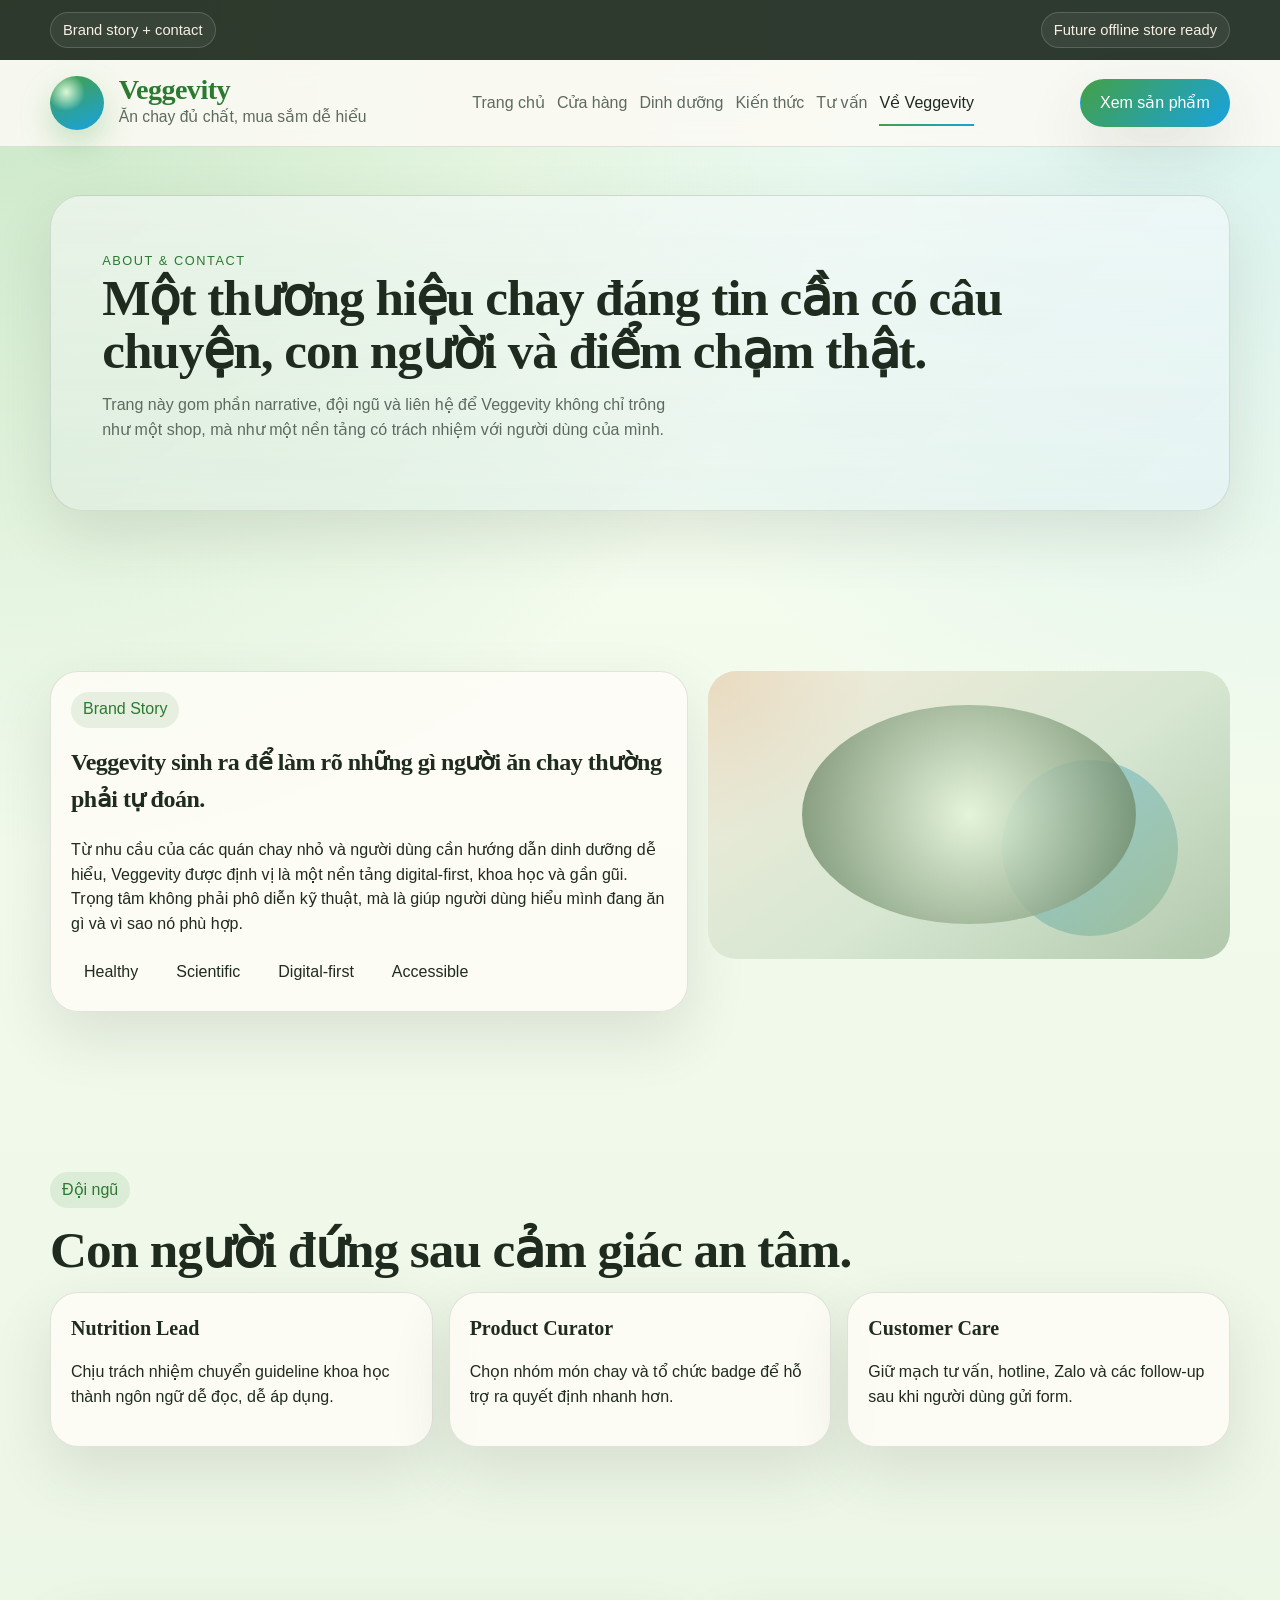
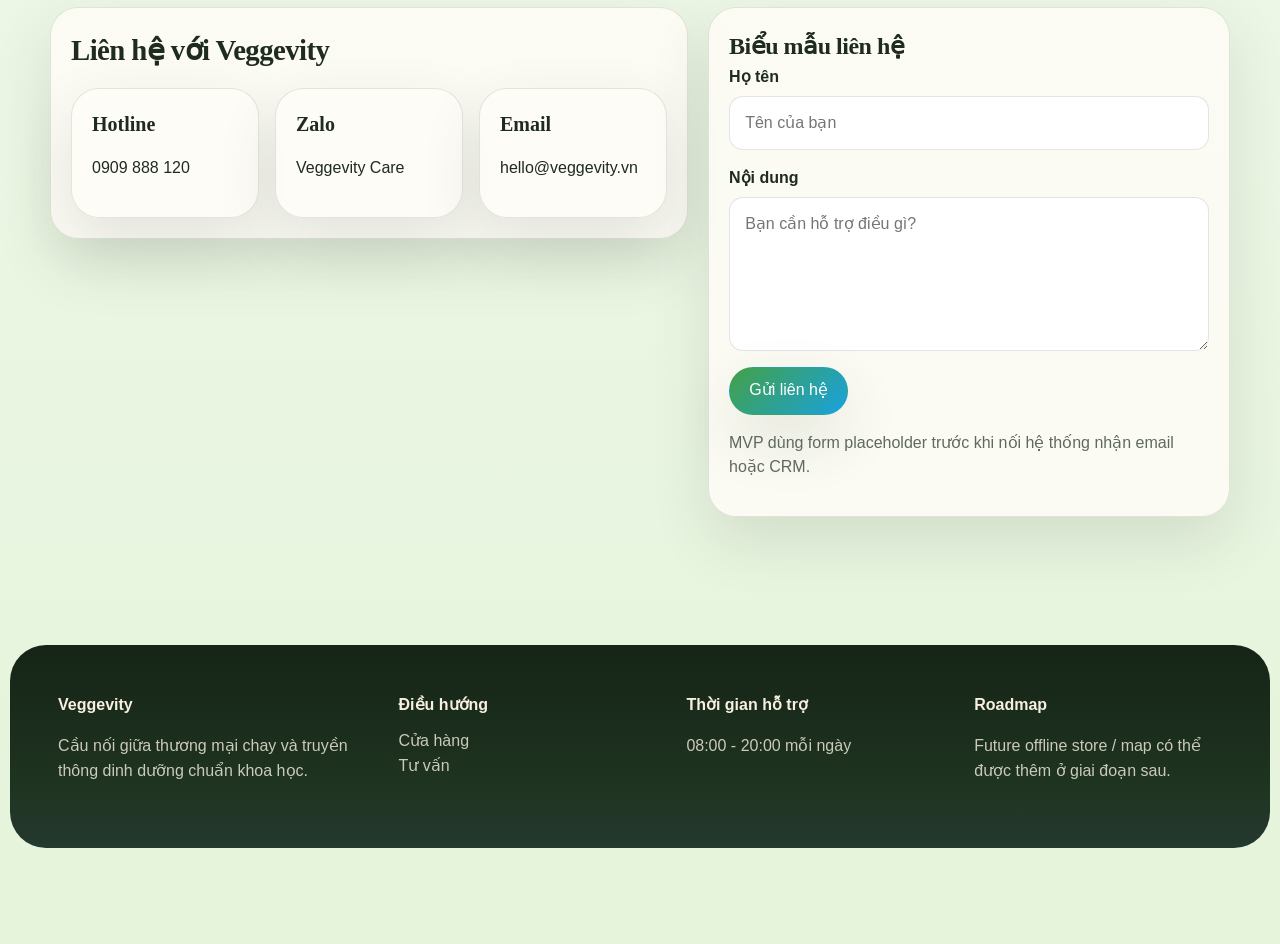
==== about.html @ d233b7eb "Push project to repo" ====
<!DOCTYPE html>
<html lang="vi">
  <head>
    <meta charset="UTF-8" />
    <meta name="viewport" content="width=device-width, initial-scale=1.0" />
    <title>Về Veggevity | About & Contact</title>
    <link rel="stylesheet" href="styles.css" />
  </head>
  <body>
    <header>
      <div class="utility-bar"><div class="utility-inner"><div class="utility-links"><span class="utility-chip">Brand story + contact</span></div><div class="utility-actions"><span class="utility-chip">Future offline store ready</span></div></div></div>
      <nav class="site-nav">
        <div class="nav-inner">
          <a class="brand-mark" href="index.html"><div class="brand-orb"></div><div class="brand-text"><strong>Veggevity</strong><span>Ăn chay đủ chất, mua sắm dễ hiểu</span></div></a>
          <div class="nav-links"><a href="index.html">Trang chủ</a><a href="shop.html">Cửa hàng</a><a href="nutrition.html">Dinh dưỡng</a><a href="blog.html">Kiến thức</a><a href="consultation.html">Tư vấn</a><a class="active" href="about.html">Về Veggevity</a></div>
          <a class="nav-cta" href="shop.html">Xem sản phẩm</a>
        </div>
      </nav>
      <section class="page-header"><div class="page-header-inner"><span class="eyebrow" style="color: var(--primary-deep)">About & Contact</span><h1>Một thương hiệu chay đáng tin cần có câu chuyện, con người và điểm chạm thật.</h1><p>Trang này gom phần narrative, đội ngũ và liên hệ để Veggevity không chỉ trông như một shop, mà như một nền tảng có trách nhiệm với người dùng của mình.</p></div></section>
    </header>
    <main>
      <section>
        <div class="about-layout">
          <div class="contact-panel">
            <div class="section-badge">Brand Story</div>
            <h2 style="margin-top: 0">Veggevity sinh ra để làm rõ những gì người ăn chay thường phải tự đoán.</h2>
            <p>Từ nhu cầu của các quán chay nhỏ và người dùng cần hướng dẫn dinh dưỡng dễ hiểu, Veggevity được định vị là một nền tảng digital-first, khoa học và gần gũi. Trọng tâm không phải phô diễn kỹ thuật, mà là giúp người dùng hiểu mình đang ăn gì và vì sao nó phù hợp.</p>
            <div class="chip-row"><span class="pill">Healthy</span><span class="pill">Scientific</span><span class="pill">Digital-first</span><span class="pill">Accessible</span></div>
          </div>
          <div class="visual-block reveal"></div>
        </div>
      </section>
      <section>
        <div class="container">
          <div class="section-copy reveal"><div class="section-badge">Đội ngũ</div><h2>Con người đứng sau cảm giác an tâm.</h2></div>
          <div class="team-grid">
            <article class="team-card reveal"><strong>Nutrition Lead</strong><p>Chịu trách nhiệm chuyển guideline khoa học thành ngôn ngữ dễ đọc, dễ áp dụng.</p></article>
            <article class="team-card reveal"><strong>Product Curator</strong><p>Chọn nhóm món chay và tổ chức badge để hỗ trợ ra quyết định nhanh hơn.</p></article>
            <article class="team-card reveal"><strong>Customer Care</strong><p>Giữ mạch tư vấn, hotline, Zalo và các follow-up sau khi người dùng gửi form.</p></article>
          </div>
        </div>
      </section>
      <section>
        <div class="contact-layout">
          <div class="contact-panel">
            <strong class="display" style="font-size: 1.8rem">Liên hệ với Veggevity</strong>
            <div class="contact-grid" style="margin-top: 1rem">
              <article class="contact-card"><strong>Hotline</strong><p>0909 888 120</p></article>
              <article class="contact-card"><strong>Zalo</strong><p>Veggevity Care</p></article>
              <article class="contact-card"><strong>Email</strong><p>hello@veggevity.vn</p></article>
            </div>
          </div>
          <div class="contact-panel">
            <strong class="display" style="font-size: 1.5rem">Biểu mẫu liên hệ</strong>
            <div class="field"><label for="contact-name">Họ tên</label><input id="contact-name" type="text" placeholder="Tên của bạn" /></div>
            <div class="field"><label for="contact-message">Nội dung</label><textarea id="contact-message" rows="5" placeholder="Bạn cần hỗ trợ điều gì?"></textarea></div>
            <button class="button button-primary" type="button">Gửi liên hệ</button>
            <p style="color: var(--muted)">MVP dùng form placeholder trước khi nối hệ thống nhận email hoặc CRM.</p>
          </div>
        </div>
      </section>
    </main>
    <footer class="footer">
      <div class="footer-shell">
        <div class="footer-grid">
          <div><strong>Veggevity</strong><p>Cầu nối giữa thương mại chay và truyền thông dinh dưỡng chuẩn khoa học.</p></div>
          <div><strong>Điều hướng</strong><a href="shop.html">Cửa hàng</a><br /><a href="consultation.html">Tư vấn</a></div>
          <div><strong>Thời gian hỗ trợ</strong><p>08:00 - 20:00 mỗi ngày</p></div>
          <div><strong>Roadmap</strong><p>Future offline store / map có thể được thêm ở giai đoạn sau.</p></div>
        </div>
      </div>
    </footer>
    <script src="script.js"></script>
  </body>
</html>
---- styles.css ----
:root {
  --bg: #eef7e8;
  --surface: #fffdf8;
  --surface-strong: #e4f1da;
  --ink: #1f2b1f;
  --muted: #5e6a60;
  --line: rgba(31, 43, 31, 0.12);
  --primary: #43a047;
  --primary-deep: #2c7a31;
  --secondary: #19a2df;
  --secondary-soft: rgba(2, 136, 209, 0.12);
  --shadow: 0 24px 60px rgba(49, 58, 42, 0.12);
  --radius-lg: 28px;
  --radius-md: 18px;
  --container: min(1180px, calc(100vw - 2rem));
}

* { box-sizing: border-box; }
html { scroll-behavior: smooth; }
body {
  margin: 0;
  font-family: "Trebuchet MS", "Segoe UI", sans-serif;
  color: var(--ink);
  background:
    radial-gradient(circle at top left, rgba(67, 160, 71, 0.26), transparent 30%),
    radial-gradient(circle at top right, rgba(25, 162, 223, 0.14), transparent 28%),
    linear-gradient(180deg, #f7fff2 0%, var(--bg) 55%, #e5f4db 100%);
  line-height: 1.55;
}
img { max-width: 100%; display: block; }
a { color: inherit; text-decoration: none; }
button, input, select, textarea { font: inherit; }
.container, .utility-inner, .nav-inner, .section-grid, .footer-grid, .page-header-inner,
.shop-layout, .nutrition-layout, .consult-layout, .contact-layout, .about-layout {
  width: var(--container);
  margin: 0 auto;
}
.utility-bar {
  background: rgba(31, 43, 31, 0.92);
  color: #f6f0e4;
  font-size: 0.92rem;
}
.utility-inner, .nav-inner, .hero-actions, .chip-row, .filter-row, .tag-row, .stats-row,
.contact-actions, .form-grid, .utility-links, .utility-actions, .nav-links, .tab-row {
  display: flex;
  gap: 0.75rem;
  flex-wrap: wrap;
}
.utility-inner {
  justify-content: space-between;
  padding: 0.75rem 0;
}
.utility-chip, .tag, .pill {
  padding: 0.35rem 0.75rem;
  border-radius: 999px;
  border: 1px solid rgba(255,255,255,0.16);
  background: rgba(255,255,255,0.06);
}
.site-nav {
  position: sticky;
  top: 0;
  z-index: 20;
  backdrop-filter: blur(14px);
  background: rgba(252, 250, 244, 0.88);
  border-bottom: 1px solid var(--line);
}
.nav-inner {
  display: flex;
  align-items: center;
  justify-content: space-between;
  gap: 1.5rem;
  padding: 1rem 0;
}
.brand-mark { display: flex; align-items: center; gap: 0.9rem; }
.brand-orb {
  width: 3.4rem;
  height: 3.4rem;
  border-radius: 50%;
  background: radial-gradient(circle at 30% 30%, #dcf8d8, transparent 35%), linear-gradient(160deg, var(--primary), var(--secondary));
  box-shadow: 0 14px 32px rgba(67, 160, 71, 0.28);
}
.brand-text strong, h1, h2, h3, .display {
  font-family: "Palatino Linotype", "Book Antiqua", Palatino, serif;
  letter-spacing: -0.02em;
}
.brand-text strong {
  display: block;
  font-size: clamp(1.65rem, 2.2vw, 2.25rem);
  line-height: 0.9;
  color: var(--primary-deep);
}
.brand-text span {
  display: block;
  color: var(--muted);
  font-size: 0.98rem;
  margin-top: 0.2rem;
}
.nav-links a { color: var(--muted); padding: 0.35rem 0; position: relative; }
.nav-links a.active, .nav-links a:hover { color: var(--ink); }
.nav-links a.active::after, .nav-links a:hover::after {
  content: "";
  position: absolute;
  left: 0; right: 0; bottom: -0.3rem; height: 2px;
  background: linear-gradient(90deg, var(--primary), var(--secondary));
}
.nav-cta, .button {
  display: inline-flex;
  align-items: center;
  justify-content: center;
  min-height: 3rem;
  padding: 0 1.2rem;
  border-radius: 999px;
  border: 1px solid transparent;
  cursor: pointer;
  transition: transform 180ms ease, background 180ms ease, border-color 180ms ease;
}
.nav-cta:hover, .button:hover { transform: translateY(-1px); }
.button-primary, .nav-cta {
  background: linear-gradient(135deg, var(--primary), var(--secondary));
  color: white;
  box-shadow: var(--shadow);
}
.button-secondary { background: rgba(255,253,248,0.72); border-color: var(--line); }
.button-ghost { background: transparent; border-color: var(--line); }
.hero { width: 100%; padding: 2rem 0 0; }
.hero-shell {
  width: min(1320px, calc(100vw - 1.25rem));
  margin: 0 auto;
  border-radius: 36px;
  overflow: hidden;
  background:
    linear-gradient(115deg, rgba(17,31,16,0.86), rgba(17,31,16,0.42)),
    radial-gradient(circle at top right, rgba(220,244,178,0.34), transparent 30%),
    linear-gradient(140deg, #347c3c 0%, #52aa56 38%, #8fcb74 100%);
  min-height: calc(100svh - 7.4rem);
  display: grid;
  grid-template-columns: 1.05fr 0.95fr;
}
.hero-copy {
  padding: clamp(2rem, 4vw, 4rem);
  display: flex;
  flex-direction: column;
  justify-content: center;
}
.eyebrow {
  display: inline-flex;
  gap: 0.5rem;
  color: #e7eedf;
  text-transform: uppercase;
  letter-spacing: 0.12em;
  font-size: 0.8rem;
}
.hero h1 {
  font-size: clamp(3rem, 7vw, 6rem);
  line-height: 0.95;
  margin: 1rem 0;
  color: #fff9ef;
  max-width: 8ch;
}
.hero p { max-width: 36rem; color: rgba(255,249,239,0.86); font-size: 1.08rem; }
.hero-visual { position: relative; min-height: 26rem; overflow: hidden; }
.hero-plate, .story-plate {
  position: absolute;
  border-radius: 50%;
  box-shadow: var(--shadow);
}
.hero-plate.main {
  width: min(30rem, 84%);
  aspect-ratio: 1;
  top: 12%; right: 8%;
  background:
    radial-gradient(circle at 35% 30%, #d2efcf, transparent 28%),
    radial-gradient(circle at 65% 72%, #f6c88a, transparent 18%),
    radial-gradient(circle at 50% 50%, #e7efe2 0%, #ccddbb 35%, #8ca06f 70%, #5c6f42 100%);
}
.hero-plate.leaf {
  width: 12rem; height: 12rem; left: 10%; bottom: 9%;
  background:
    radial-gradient(circle at 38% 28%, rgba(255,255,255,0.45), transparent 22%),
    linear-gradient(135deg, rgba(215,185,143,0.9), rgba(95,135,92,0.88));
}
.floating-note {
  position: absolute;
  max-width: 14rem;
  padding: 1rem 1.1rem;
  border-radius: var(--radius-md);
  background: rgba(255,250,241,0.92);
  box-shadow: var(--shadow);
}
.floating-note.top { top: 12%; left: 4%; }
.floating-note.bottom { right: 10%; bottom: 8%; }
.hero-metric {
  font-size: 2rem;
  font-family: "Palatino Linotype", "Book Antiqua", Palatino, serif;
  margin-bottom: 0.25rem;
}
main section, .page-header, .footer { padding: 5rem 0; }
.section-grid {
  display: grid;
  grid-template-columns: repeat(12, 1fr);
  gap: 1.25rem;
}
.section-copy { grid-column: span 5; }
.section-copy h2, .page-header h1 {
  font-size: clamp(2.2rem, 4vw, 4rem);
  line-height: 1.02;
  margin: 0 0 1rem;
}
.section-copy p, .page-header p { color: var(--muted); max-width: 36rem; }
.feature-list, .history-list {
  display: grid;
  gap: 1rem;
}
.feature-list {
  grid-column: span 7;
  grid-template-columns: repeat(2, minmax(0, 1fr));
}
.feature-item, .quote, .article-card, .team-card, .contact-card, .history-item, .metric-card,
.tool-panel, .product-card, .suggestion-card, .filter-panel, .nutrition-panel, .consult-panel,
.contact-panel {
  background: rgba(255,253,248,0.8);
  border: 1px solid var(--line);
  border-radius: var(--radius-lg);
  padding: 1.25rem;
  box-shadow: var(--shadow);
}
.feature-item strong, .quote strong, .article-card strong, .team-card strong, .product-card strong,
.metric-card strong, .suggestion-card strong, .contact-card strong {
  display: block;
  font-family: "Palatino Linotype", "Book Antiqua", Palatino, serif;
  font-size: 1.25rem;
  margin-bottom: 0.5rem;
}
.stats-row { margin-top: 1.2rem; }
.metric-card { min-width: 9.5rem; }
.metric-card span { display: block; color: var(--muted); }
.split-visual {
  grid-column: span 6;
  min-height: 26rem;
  border-radius: 32px;
  background: linear-gradient(180deg, rgba(46,125,50,0.16), rgba(2,136,209,0.06)), linear-gradient(145deg, #f6eddc, #d6e5d5);
  position: relative;
  overflow: hidden;
}
.story-plate.main {
  width: 24rem; height: 24rem; right: 8%; top: 8%;
  background: radial-gradient(circle at 32% 32%, rgba(255,255,255,0.5), transparent 22%), linear-gradient(135deg, #e7efe2, #8fa86d, #54714f);
}
.story-plate.secondary {
  width: 12rem; height: 12rem; left: 10%; bottom: 11%;
  background: radial-gradient(circle at 50% 30%, rgba(255,255,255,0.4), transparent 25%), linear-gradient(135deg, #f1d7ad, #c18a4d);
}
.section-badge {
  display: inline-flex;
  gap: 0.4rem;
  padding: 0.35rem 0.75rem;
  background: rgba(46,125,50,0.1);
  color: var(--primary-deep);
  border-radius: 999px;
  margin-bottom: 1rem;
}
.product-grid, .article-grid, .quote-grid, .team-grid, .contact-grid, .suggestion-grid {
  display: grid;
  grid-template-columns: repeat(3, minmax(0, 1fr));
  gap: 1rem;
}
.product-thumb {
  aspect-ratio: 4 / 3;
  border-radius: 20px;
  margin-bottom: 1rem;
  background: radial-gradient(circle at 30% 30%, rgba(255,255,255,0.48), transparent 22%), linear-gradient(145deg, #efe5d0, #bfd5b8 52%, #87a57e 100%);
  position: relative;
  overflow: hidden;
}
.product-thumb::after, .visual-block::after {
  content: "";
  position: absolute;
  inset: 12% 18%;
  border-radius: 50%;
  background: radial-gradient(circle at 50% 50%, rgba(229,245,219,0.95), rgba(84,113,79,0.75));
}
.product-meta, .article-meta { color: var(--muted); font-size: 0.95rem; }
.badge-row { display: flex; gap: 0.45rem; flex-wrap: wrap; margin-top: 0.9rem; }
.badge {
  padding: 0.3rem 0.65rem;
  border-radius: 999px;
  background: var(--secondary-soft);
  color: var(--secondary);
  font-size: 0.84rem;
}
.cta-band {
  border-radius: 32px;
  background: linear-gradient(135deg, rgba(46,125,50,0.92), rgba(2,136,209,0.78));
  color: white;
  padding: clamp(1.5rem, 4vw, 3rem);
  display: grid;
  grid-template-columns: 1fr auto;
  gap: 1rem;
  align-items: center;
}
.page-header { padding-top: 3rem; }
.page-header-inner {
  border-radius: 32px;
  padding: clamp(2rem, 4vw, 3.2rem);
  background: linear-gradient(180deg, rgba(255,255,255,0.62), rgba(255,255,255,0.35)), linear-gradient(135deg, rgba(46,125,50,0.1), rgba(2,136,209,0.08));
  border: 1px solid var(--line);
  box-shadow: var(--shadow);
}
.shop-layout, .nutrition-layout, .consult-layout, .contact-layout, .about-layout {
  display: grid;
  gap: 1.25rem;
  align-items: start;
}
.shop-layout { grid-template-columns: 320px 1fr; }
.nutrition-layout, .consult-layout, .about-layout, .contact-layout { grid-template-columns: 1.1fr 0.9fr; }
.field { display: grid; gap: 0.4rem; margin-bottom: 1rem; }
.field label { font-weight: 600; }
.field input, .field select, .field textarea {
  width: 100%;
  border-radius: 14px;
  border: 1px solid var(--line);
  padding: 0.85rem 0.95rem;
  background: white;
}
.visual-block {
  min-height: 18rem;
  border-radius: 28px;
  background: radial-gradient(circle at top left, rgba(215,185,143,0.35), transparent 28%), linear-gradient(145deg, #f4ecdb, #d7e7d2 55%, #b1c8ac);
  position: relative;
  overflow: hidden;
}
.visual-block::before {
  content: "";
  position: absolute;
  inset: auto 10% 8% auto;
  width: 11rem;
  height: 11rem;
  border-radius: 50%;
  background: linear-gradient(135deg, rgba(2,136,209,0.35), rgba(46,125,50,0.2));
}
.tool-output { margin-top: 1rem; display: grid; gap: 0.75rem; }
.tool-output.hidden, .history-list.hidden, .chatbot-response.hidden { display: none; }
.result-grid {
  display: grid;
  grid-template-columns: repeat(4, minmax(0, 1fr));
  gap: 0.75rem;
}
.result-box {
  padding: 0.9rem;
  border-radius: 18px;
  background: rgba(46,125,50,0.08);
}
.result-box span { display: block; color: var(--muted); font-size: 0.88rem; }
.tab {
  padding: 0.7rem 1rem;
  border-radius: 999px;
  border: 1px solid var(--line);
  background: rgba(255,255,255,0.62);
  cursor: pointer;
}
.tab.active {
  background: linear-gradient(135deg, var(--primary), var(--secondary));
  color: white;
  border-color: transparent;
}
.chatbot-response {
  margin-top: 1rem;
  padding: 1rem;
  border-radius: 18px;
  background: rgba(2,136,209,0.1);
}
.footer { padding-top: 3rem; }
.footer-shell {
  width: min(1320px, calc(100vw - 1.25rem));
  margin: 0 auto 1rem;
  padding: clamp(2rem, 4vw, 3rem);
  border-radius: 36px;
  background: linear-gradient(180deg, #152416, #203522 75%, #24392f);
  color: #f7f0e1;
}
.footer-grid {
  display: grid;
  grid-template-columns: 1.2fr repeat(3, 1fr);
  gap: 1.5rem;
}
.footer-grid a, .footer-grid p { color: rgba(247,240,225,0.8); }
.footer-grid strong { display: block; margin-bottom: 0.7rem; }
.footer-bottom {
  width: var(--container);
  margin: 2rem auto 0;
  padding-top: 1rem;
  border-top: 1px solid rgba(255,255,255,0.16);
  color: rgba(247,240,225,0.72);
  display: flex;
  justify-content: space-between;
  gap: 1rem;
  flex-wrap: wrap;
}
.reveal {
  opacity: 0;
  transform: translateY(24px);
  transition: opacity 500ms ease, transform 500ms ease;
}
.reveal.visible { opacity: 1; transform: translateY(0); }
@media (max-width: 960px) {
  .hero-shell, .section-grid, .shop-layout, .nutrition-layout, .consult-layout, .contact-layout, .about-layout, .footer-grid, .cta-band {
    grid-template-columns: 1fr;
  }
  .section-copy, .feature-list, .split-visual { grid-column: auto; }
  .product-grid, .article-grid, .quote-grid, .team-grid, .contact-grid, .suggestion-grid, .result-grid {
    grid-template-columns: repeat(2, minmax(0, 1fr));
  }
  .nav-inner { flex-wrap: wrap; }
  .hero-shell { min-height: auto; }
  .hero h1 { max-width: none; }
}
@media (max-width: 720px) {
  .product-grid, .article-grid, .quote-grid, .team-grid, .contact-grid, .suggestion-grid, .feature-list, .result-grid {
    grid-template-columns: 1fr;
  }
  .button, .nav-cta { width: 100%; }
}
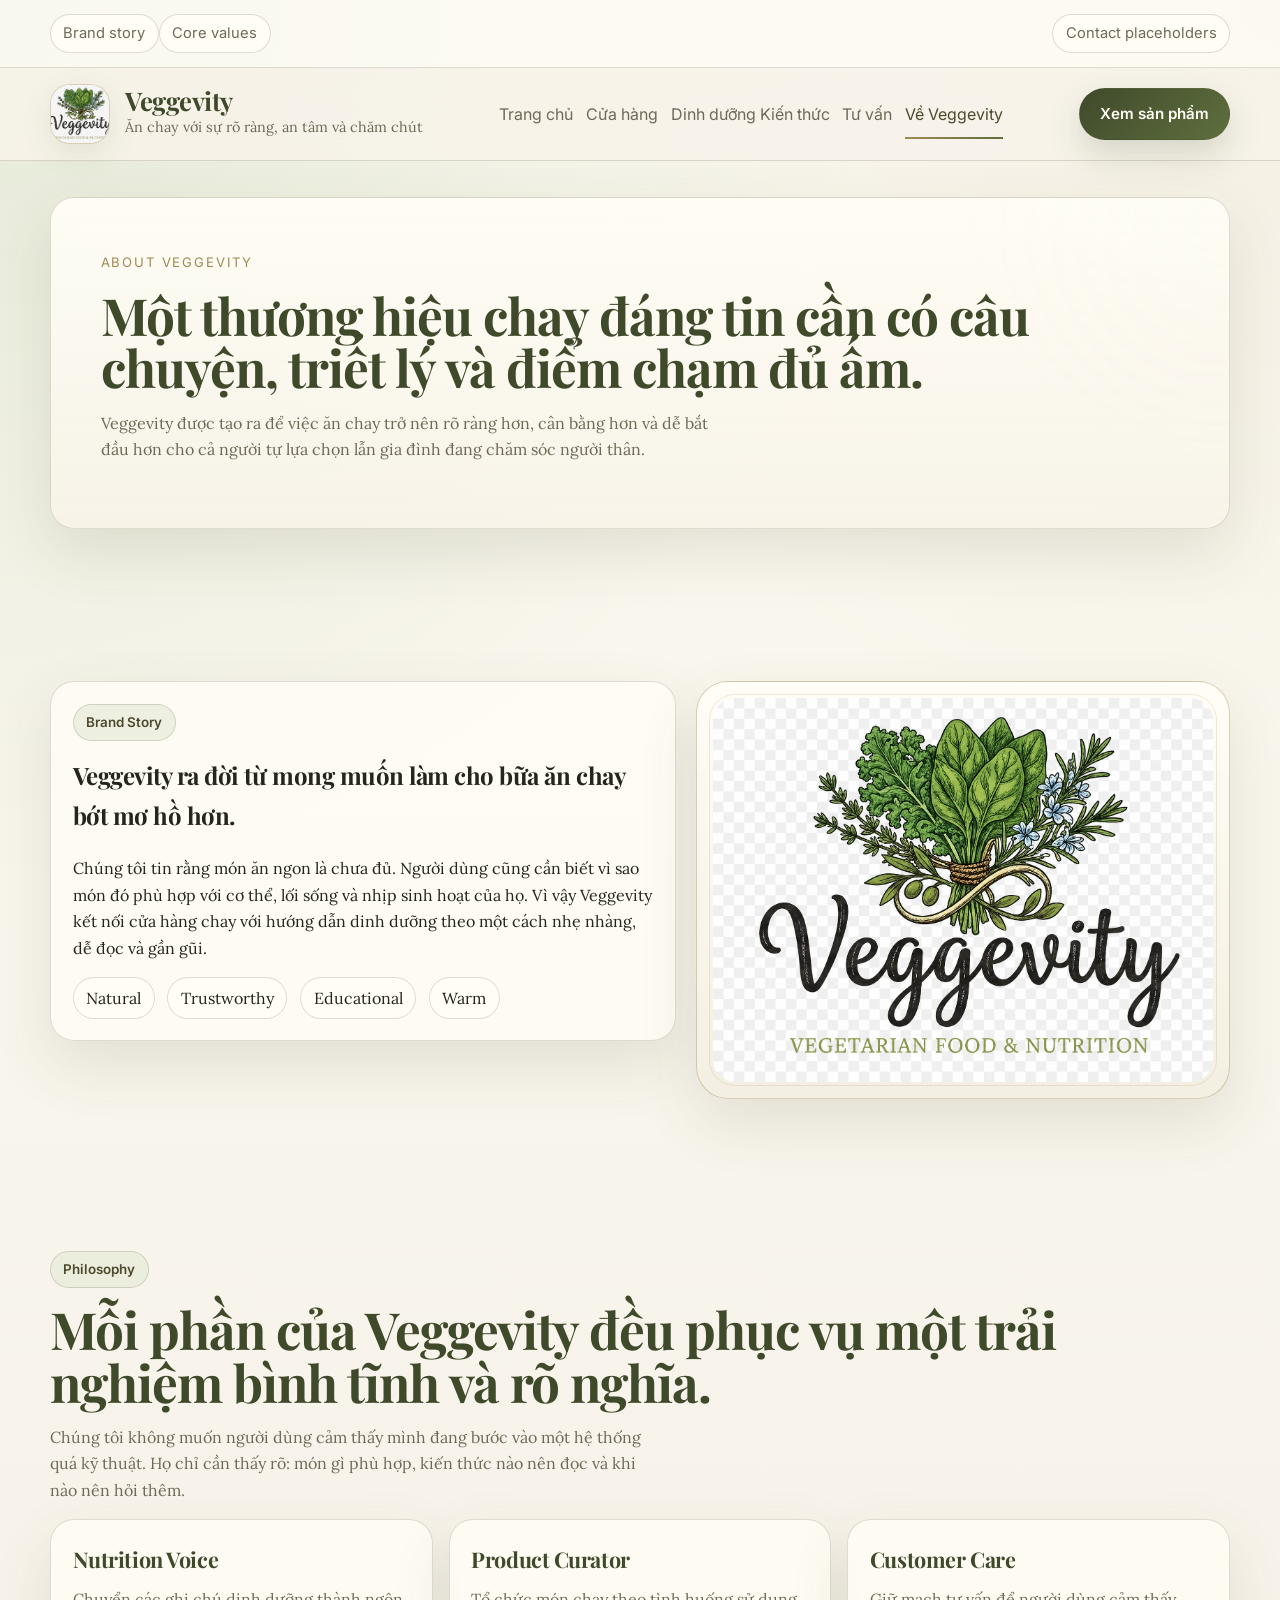
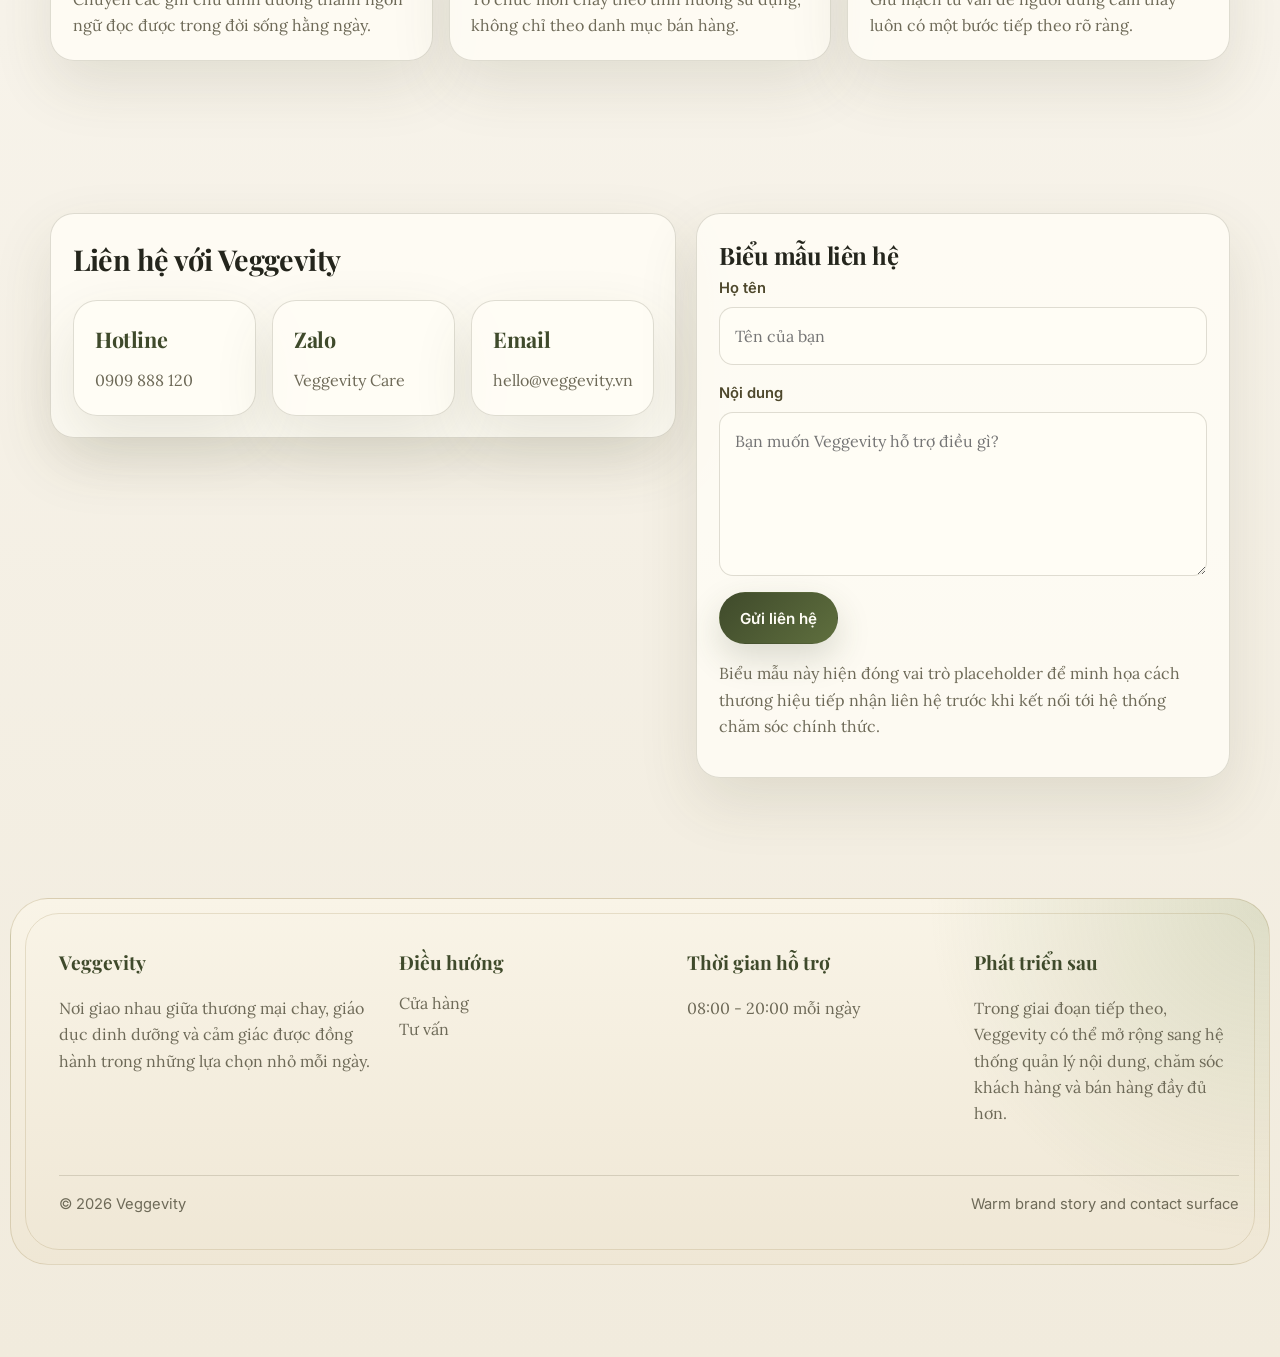
==== commit 2226cdb8: "Update Veggevity project" ====
--- a/about.html
+++ b/about.html
@@ -4,58 +4,129 @@
     <meta charset="UTF-8" />
     <meta name="viewport" content="width=device-width, initial-scale=1.0" />
     <title>Về Veggevity | About & Contact</title>
+    <meta name="description" content="Câu chuyện thương hiệu, giá trị cốt lõi và các điểm liên hệ của Veggevity." />
+    <link rel="preconnect" href="https://fonts.googleapis.com" />
+    <link rel="preconnect" href="https://fonts.gstatic.com" crossorigin />
+    <link
+      href="https://fonts.googleapis.com/css2?family=Inter:wght@400;500;600;700&family=Lora:wght@400;500;600;700&family=Playfair+Display:wght@500;600;700&display=swap"
+      rel="stylesheet"
+    />
     <link rel="stylesheet" href="styles.css" />
   </head>
   <body>
     <header>
-      <div class="utility-bar"><div class="utility-inner"><div class="utility-links"><span class="utility-chip">Brand story + contact</span></div><div class="utility-actions"><span class="utility-chip">Future offline store ready</span></div></div></div>
+      <div class="utility-bar">
+        <div class="utility-inner">
+          <div><span class="utility-chip">Brand story</span><span class="utility-chip">Core values</span></div>
+          <div><span class="utility-chip">Contact placeholders</span></div>
+        </div>
+      </div>
       <nav class="site-nav">
         <div class="nav-inner">
-          <a class="brand-mark" href="index.html"><div class="brand-orb"></div><div class="brand-text"><strong>Veggevity</strong><span>Ăn chay đủ chất, mua sắm dễ hiểu</span></div></a>
-          <div class="nav-links"><a href="index.html">Trang chủ</a><a href="shop.html">Cửa hàng</a><a href="nutrition.html">Dinh dưỡng</a><a href="blog.html">Kiến thức</a><a href="consultation.html">Tư vấn</a><a class="active" href="about.html">Về Veggevity</a></div>
+          <a class="brand-mark" href="index.html">
+            <img class="brand-logo" src="images/logo.png" alt="Logo Veggevity" />
+            <div class="brand-text">
+              <strong>Veggevity</strong>
+              <span>Ăn chay với sự rõ ràng, an tâm và chăm chút</span>
+            </div>
+          </a>
+          <div class="nav-links">
+            <a href="index.html">Trang chủ</a>
+            <a href="shop.html">Cửa hàng</a>
+            <a href="nutrition.html">Dinh dưỡng Kiến thức</a>
+            <a href="consultation.html">Tư vấn</a>
+            <a class="active" href="about.html">Về Veggevity</a>
+          </div>
           <a class="nav-cta" href="shop.html">Xem sản phẩm</a>
         </div>
       </nav>
-      <section class="page-header"><div class="page-header-inner"><span class="eyebrow" style="color: var(--primary-deep)">About & Contact</span><h1>Một thương hiệu chay đáng tin cần có câu chuyện, con người và điểm chạm thật.</h1><p>Trang này gom phần narrative, đội ngũ và liên hệ để Veggevity không chỉ trông như một shop, mà như một nền tảng có trách nhiệm với người dùng của mình.</p></div></section>
+      <section class="page-header">
+        <div class="page-header-inner">
+          <span class="eyebrow">About Veggevity</span>
+          <h1>Một thương hiệu chay đáng tin cần có câu chuyện, triết lý và điểm chạm đủ ấm.</h1>
+          <p>
+            Veggevity được tạo ra để việc ăn chay trở nên rõ ràng hơn, cân bằng hơn và dễ bắt đầu hơn cho cả người tự lựa chọn lẫn gia đình đang chăm sóc người thân.
+          </p>
+        </div>
+      </section>
     </header>
     <main>
       <section>
         <div class="about-layout">
-          <div class="contact-panel">
+          <div class="contact-panel reveal">
             <div class="section-badge">Brand Story</div>
-            <h2 style="margin-top: 0">Veggevity sinh ra để làm rõ những gì người ăn chay thường phải tự đoán.</h2>
-            <p>Từ nhu cầu của các quán chay nhỏ và người dùng cần hướng dẫn dinh dưỡng dễ hiểu, Veggevity được định vị là một nền tảng digital-first, khoa học và gần gũi. Trọng tâm không phải phô diễn kỹ thuật, mà là giúp người dùng hiểu mình đang ăn gì và vì sao nó phù hợp.</p>
-            <div class="chip-row"><span class="pill">Healthy</span><span class="pill">Scientific</span><span class="pill">Digital-first</span><span class="pill">Accessible</span></div>
+            <h2 style="margin-top: 0">Veggevity ra đời từ mong muốn làm cho bữa ăn chay bớt mơ hồ hơn.</h2>
+            <p>
+              Chúng tôi tin rằng món ăn ngon là chưa đủ. Người dùng cũng cần biết vì sao món đó phù hợp với cơ thể, lối sống và nhịp sinh hoạt của họ. Vì vậy Veggevity kết nối cửa hàng chay với hướng dẫn dinh dưỡng theo một cách nhẹ nhàng, dễ đọc và gần gũi.
+            </p>
+            <div class="chip-row">
+              <span class="pill">Natural</span>
+              <span class="pill">Trustworthy</span>
+              <span class="pill">Educational</span>
+              <span class="pill">Warm</span>
+            </div>
           </div>
-          <div class="visual-block reveal"></div>
-        </div>
-      </section>
-      <section>
-        <div class="container">
-          <div class="section-copy reveal"><div class="section-badge">Đội ngũ</div><h2>Con người đứng sau cảm giác an tâm.</h2></div>
-          <div class="team-grid">
-            <article class="team-card reveal"><strong>Nutrition Lead</strong><p>Chịu trách nhiệm chuyển guideline khoa học thành ngôn ngữ dễ đọc, dễ áp dụng.</p></article>
-            <article class="team-card reveal"><strong>Product Curator</strong><p>Chọn nhóm món chay và tổ chức badge để hỗ trợ ra quyết định nhanh hơn.</p></article>
-            <article class="team-card reveal"><strong>Customer Care</strong><p>Giữ mạch tư vấn, hotline, Zalo và các follow-up sau khi người dùng gửi form.</p></article>
+          <div class="logo-panel reveal">
+            <img src="images/logo.png" alt="Logo botanical vintage của Veggevity" />
           </div>
         </div>
       </section>
+
+      <section>
+        <div class="container">
+          <div class="section-copy reveal">
+            <div class="section-badge">Philosophy</div>
+            <h2>Mỗi phần của Veggevity đều phục vụ một trải nghiệm bình tĩnh và rõ nghĩa.</h2>
+            <p>Chúng tôi không muốn người dùng cảm thấy mình đang bước vào một hệ thống quá kỹ thuật. Họ chỉ cần thấy rõ: món gì phù hợp, kiến thức nào nên đọc và khi nào nên hỏi thêm.</p>
+          </div>
+          <div class="team-grid">
+            <article class="team-card reveal">
+              <strong>Nutrition Voice</strong>
+              <p>Chuyển các ghi chú dinh dưỡng thành ngôn ngữ đọc được trong đời sống hằng ngày.</p>
+            </article>
+            <article class="team-card reveal">
+              <strong>Product Curator</strong>
+              <p>Tổ chức món chay theo tình huống sử dụng, không chỉ theo danh mục bán hàng.</p>
+            </article>
+            <article class="team-card reveal">
+              <strong>Customer Care</strong>
+              <p>Giữ mạch tư vấn để người dùng cảm thấy luôn có một bước tiếp theo rõ ràng.</p>
+            </article>
+          </div>
+        </div>
+      </section>
+
       <section>
         <div class="contact-layout">
-          <div class="contact-panel">
+          <div class="contact-panel reveal">
             <strong class="display" style="font-size: 1.8rem">Liên hệ với Veggevity</strong>
             <div class="contact-grid" style="margin-top: 1rem">
-              <article class="contact-card"><strong>Hotline</strong><p>0909 888 120</p></article>
-              <article class="contact-card"><strong>Zalo</strong><p>Veggevity Care</p></article>
-              <article class="contact-card"><strong>Email</strong><p>hello@veggevity.vn</p></article>
+              <article class="contact-card">
+                <strong>Hotline</strong>
+                <p>0909 888 120</p>
+              </article>
+              <article class="contact-card">
+                <strong>Zalo</strong>
+                <p>Veggevity Care</p>
+              </article>
+              <article class="contact-card">
+                <strong>Email</strong>
+                <p>hello@veggevity.vn</p>
+              </article>
             </div>
           </div>
-          <div class="contact-panel">
+          <div class="contact-panel reveal">
             <strong class="display" style="font-size: 1.5rem">Biểu mẫu liên hệ</strong>
-            <div class="field"><label for="contact-name">Họ tên</label><input id="contact-name" type="text" placeholder="Tên của bạn" /></div>
-            <div class="field"><label for="contact-message">Nội dung</label><textarea id="contact-message" rows="5" placeholder="Bạn cần hỗ trợ điều gì?"></textarea></div>
+            <div class="field">
+              <label for="contact-name">Họ tên</label>
+              <input id="contact-name" type="text" placeholder="Tên của bạn" />
+            </div>
+            <div class="field">
+              <label for="contact-message">Nội dung</label>
+              <textarea id="contact-message" rows="5" placeholder="Bạn muốn Veggevity hỗ trợ điều gì?"></textarea>
+            </div>
             <button class="button button-primary" type="button">Gửi liên hệ</button>
-            <p style="color: var(--muted)">MVP dùng form placeholder trước khi nối hệ thống nhận email hoặc CRM.</p>
+            <p style="color: var(--muted)">Biểu mẫu này hiện đóng vai trò placeholder để minh họa cách thương hiệu tiếp nhận liên hệ trước khi kết nối tới hệ thống chăm sóc chính thức.</p>
           </div>
         </div>
       </section>
@@ -63,10 +134,27 @@
     <footer class="footer">
       <div class="footer-shell">
         <div class="footer-grid">
-          <div><strong>Veggevity</strong><p>Cầu nối giữa thương mại chay và truyền thông dinh dưỡng chuẩn khoa học.</p></div>
-          <div><strong>Điều hướng</strong><a href="shop.html">Cửa hàng</a><br /><a href="consultation.html">Tư vấn</a></div>
-          <div><strong>Thời gian hỗ trợ</strong><p>08:00 - 20:00 mỗi ngày</p></div>
-          <div><strong>Roadmap</strong><p>Future offline store / map có thể được thêm ở giai đoạn sau.</p></div>
+          <div>
+            <strong>Veggevity</strong>
+            <p>Nơi giao nhau giữa thương mại chay, giáo dục dinh dưỡng và cảm giác được đồng hành trong những lựa chọn nhỏ mỗi ngày.</p>
+          </div>
+          <div>
+            <strong>Điều hướng</strong>
+            <a href="shop.html">Cửa hàng</a><br />
+            <a href="consultation.html">Tư vấn</a>
+          </div>
+          <div>
+            <strong>Thời gian hỗ trợ</strong>
+            <p>08:00 - 20:00 mỗi ngày</p>
+          </div>
+          <div>
+            <strong>Phát triển sau</strong>
+            <p>Trong giai đoạn tiếp theo, Veggevity có thể mở rộng sang hệ thống quản lý nội dung, chăm sóc khách hàng và bán hàng đầy đủ hơn.</p>
+          </div>
+        </div>
+        <div class="footer-bottom">
+          <span>© 2026 Veggevity</span>
+          <span>Warm brand story and contact surface</span>
         </div>
       </div>
     </footer>
--- a/styles.css
+++ b/styles.css
@@ -1,422 +1,1125 @@
 :root {
-  --bg: #eef7e8;
-  --surface: #fffdf8;
-  --surface-strong: #e4f1da;
-  --ink: #1f2b1f;
-  --muted: #5e6a60;
-  --line: rgba(31, 43, 31, 0.12);
-  --primary: #43a047;
-  --primary-deep: #2c7a31;
-  --secondary: #19a2df;
-  --secondary-soft: rgba(2, 136, 209, 0.12);
-  --shadow: 0 24px 60px rgba(49, 58, 42, 0.12);
-  --radius-lg: 28px;
+  --bg: #f7f3ea;
+  --surface: #fffdf6;
+  --surface-soft: #f3eee1;
+  --surface-sage: #dde5cf;
+  --ink: #24251c;
+  --muted: #6e6a58;
+  --line: rgba(78, 72, 44, 0.18);
+  --line-strong: rgba(159, 138, 85, 0.4);
+  --primary: #5f6f3e;
+  --primary-deep: #3f4a2b;
+  --primary-soft: #7d8f56;
+  --accent: #9f8a55;
+  --accent-deep: #4e482c;
+  --shadow: 0 24px 60px rgba(78, 72, 44, 0.12);
+  --radius-xl: 32px;
+  --radius-lg: 24px;
   --radius-md: 18px;
+  --radius-sm: 14px;
   --container: min(1180px, calc(100vw - 2rem));
 }
 
 * { box-sizing: border-box; }
+
 html { scroll-behavior: smooth; }
+
 body {
   margin: 0;
-  font-family: "Trebuchet MS", "Segoe UI", sans-serif;
   color: var(--ink);
+  font-family: "Lora", Georgia, serif;
+  line-height: 1.65;
   background:
-    radial-gradient(circle at top left, rgba(67, 160, 71, 0.26), transparent 30%),
-    radial-gradient(circle at top right, rgba(25, 162, 223, 0.14), transparent 28%),
-    linear-gradient(180deg, #f7fff2 0%, var(--bg) 55%, #e5f4db 100%);
-  line-height: 1.55;
-}
+    radial-gradient(circle at top left, rgba(221, 229, 207, 0.75), transparent 28%),
+    radial-gradient(circle at top right, rgba(243, 238, 225, 0.9), transparent 24%),
+    linear-gradient(180deg, #fbf8f0 0%, var(--bg) 55%, #f1ebdd 100%);
+}
+
 img { max-width: 100%; display: block; }
 a { color: inherit; text-decoration: none; }
 button, input, select, textarea { font: inherit; }
-.container, .utility-inner, .nav-inner, .section-grid, .footer-grid, .page-header-inner,
-.shop-layout, .nutrition-layout, .consult-layout, .contact-layout, .about-layout {
+
+.utility-inner,
+.nav-inner,
+.container,
+.section-grid,
+.page-header-inner,
+.shop-layout,
+.nutrition-layout,
+.consult-layout,
+.about-layout,
+.contact-layout,
+.footer-grid {
   width: var(--container);
   margin: 0 auto;
 }
+
 .utility-bar {
-  background: rgba(31, 43, 31, 0.92);
-  color: #f6f0e4;
-  font-size: 0.92rem;
-}
-.utility-inner, .nav-inner, .hero-actions, .chip-row, .filter-row, .tag-row, .stats-row,
-.contact-actions, .form-grid, .utility-links, .utility-actions, .nav-links, .tab-row {
+  border-bottom: 1px solid var(--line);
+  background: rgba(255, 253, 246, 0.78);
+}
+
+.utility-inner,
+.nav-inner,
+.nav-links,
+.hero-actions,
+.path-grid,
+.feature-list,
+.chip-row,
+.badge-row,
+.tag-row,
+.filter-row,
+.contact-actions,
+.form-grid,
+.tab-row {
   display: flex;
-  gap: 0.75rem;
+  gap: 0.8rem;
   flex-wrap: wrap;
 }
+
 .utility-inner {
   justify-content: space-between;
-  padding: 0.75rem 0;
-}
-.utility-chip, .tag, .pill {
-  padding: 0.35rem 0.75rem;
+  align-items: center;
+  padding: 0.85rem 0;
+  color: var(--muted);
+  font-family: "Inter", system-ui, -apple-system, BlinkMacSystemFont, "Segoe UI", Arial, sans-serif;
+  font-size: 0.92rem;
+}
+
+.utility-chip,
+.pill,
+.tag {
+  display: inline-flex;
+  align-items: center;
+  gap: 0.45rem;
+  padding: 0.42rem 0.78rem;
+  border: 1px solid var(--line);
   border-radius: 999px;
-  border: 1px solid rgba(255,255,255,0.16);
-  background: rgba(255,255,255,0.06);
-}
+  background: rgba(255, 253, 246, 0.88);
+}
+
 .site-nav {
   position: sticky;
   top: 0;
-  z-index: 20;
-  backdrop-filter: blur(14px);
-  background: rgba(252, 250, 244, 0.88);
+  z-index: 30;
+  backdrop-filter: blur(16px);
   border-bottom: 1px solid var(--line);
-}
+  background: rgba(247, 243, 234, 0.88);
+}
+
 .nav-inner {
   display: flex;
-  align-items: center;
   justify-content: space-between;
-  gap: 1.5rem;
+  align-items: center;
+  gap: 1.25rem;
   padding: 1rem 0;
 }
-.brand-mark { display: flex; align-items: center; gap: 0.9rem; }
-.brand-orb {
-  width: 3.4rem;
-  height: 3.4rem;
-  border-radius: 50%;
-  background: radial-gradient(circle at 30% 30%, #dcf8d8, transparent 35%), linear-gradient(160deg, var(--primary), var(--secondary));
-  box-shadow: 0 14px 32px rgba(67, 160, 71, 0.28);
-}
-.brand-text strong, h1, h2, h3, .display {
-  font-family: "Palatino Linotype", "Book Antiqua", Palatino, serif;
+
+.brand-mark {
+  display: inline-flex;
+  align-items: center;
+  gap: 0.95rem;
+  min-width: 0;
+}
+
+.brand-logo {
+  width: 3.75rem;
+  height: 3.75rem;
+  object-fit: cover;
+  border-radius: 20px;
+  border: 1px solid var(--line-strong);
+  box-shadow: 0 10px 30px rgba(95, 111, 62, 0.12);
+  background: var(--surface);
+}
+
+.brand-text strong,
+h1,
+h2,
+h3,
+.display,
+.feature-item strong,
+.product-card strong,
+.article-card strong,
+.quote strong,
+.team-card strong,
+.contact-card strong,
+.suggestion-card strong,
+.history-item strong {
+  font-family: "Playfair Display", Georgia, serif;
   letter-spacing: -0.02em;
 }
+
 .brand-text strong {
   display: block;
-  font-size: clamp(1.65rem, 2.2vw, 2.25rem);
-  line-height: 0.9;
+  font-size: clamp(1.55rem, 2vw, 2rem);
+  line-height: 1;
   color: var(--primary-deep);
 }
+
 .brand-text span {
   display: block;
+  margin-top: 0.18rem;
   color: var(--muted);
-  font-size: 0.98rem;
-  margin-top: 0.2rem;
-}
-.nav-links a { color: var(--muted); padding: 0.35rem 0; position: relative; }
-.nav-links a.active, .nav-links a:hover { color: var(--ink); }
-.nav-links a.active::after, .nav-links a:hover::after {
+  font-size: 0.9rem;
+}
+
+.nav-links {
+  align-items: center;
+  justify-content: center;
+  flex: 1 1 auto;
+  font-family: "Inter", system-ui, sans-serif;
+}
+
+.nav-links a {
+  position: relative;
+  color: var(--muted);
+  padding: 0.3rem 0;
+}
+
+.nav-links a:hover,
+.nav-links a.active {
+  color: var(--accent-deep);
+}
+
+.nav-links a:hover::after,
+.nav-links a.active::after {
   content: "";
   position: absolute;
-  left: 0; right: 0; bottom: -0.3rem; height: 2px;
-  background: linear-gradient(90deg, var(--primary), var(--secondary));
-}
-.nav-cta, .button {
+  left: 0;
+  right: 0;
+  bottom: -0.45rem;
+  height: 2px;
+  background: linear-gradient(90deg, var(--accent), var(--primary));
+}
+
+.button,
+.nav-cta {
   display: inline-flex;
-  align-items: center;
   justify-content: center;
+  align-items: center;
   min-height: 3rem;
-  padding: 0 1.2rem;
+  padding: 0.8rem 1.25rem;
   border-radius: 999px;
   border: 1px solid transparent;
   cursor: pointer;
-  transition: transform 180ms ease, background 180ms ease, border-color 180ms ease;
-}
-.nav-cta:hover, .button:hover { transform: translateY(-1px); }
-.button-primary, .nav-cta {
-  background: linear-gradient(135deg, var(--primary), var(--secondary));
-  color: white;
-  box-shadow: var(--shadow);
-}
-.button-secondary { background: rgba(255,253,248,0.72); border-color: var(--line); }
-.button-ghost { background: transparent; border-color: var(--line); }
-.hero { width: 100%; padding: 2rem 0 0; }
+  transition: transform 180ms ease, background 180ms ease, border-color 180ms ease, color 180ms ease;
+  font-family: "Inter", system-ui, sans-serif;
+  font-size: 0.95rem;
+  font-weight: 600;
+}
+
+.button:hover,
+.nav-cta:hover { transform: translateY(-1px); }
+
+.button-primary,
+.nav-cta {
+  background: linear-gradient(135deg, var(--primary-deep), var(--primary));
+  color: #fffdf6;
+  box-shadow: 0 14px 34px rgba(63, 74, 43, 0.18);
+}
+
+.button-secondary {
+  border-color: var(--line-strong);
+  background: rgba(255, 253, 246, 0.7);
+  color: var(--accent-deep);
+}
+
+.button-ghost {
+  border-color: var(--line);
+  background: transparent;
+  color: var(--accent-deep);
+}
+
+.hero {
+  padding: 1.5rem 0 0;
+}
+
 .hero-shell {
   width: min(1320px, calc(100vw - 1.25rem));
   margin: 0 auto;
-  border-radius: 36px;
+  padding: clamp(2rem, 4vw, 4rem);
+  border: 1px solid var(--line-strong);
+  border-radius: 38px;
+  background:
+    linear-gradient(135deg, rgba(255, 253, 246, 0.95), rgba(255, 249, 238, 0.9)),
+    radial-gradient(circle at top right, rgba(221, 229, 207, 0.6), transparent 26%);
+  box-shadow: var(--shadow);
+  position: relative;
   overflow: hidden;
-  background:
-    linear-gradient(115deg, rgba(17,31,16,0.86), rgba(17,31,16,0.42)),
-    radial-gradient(circle at top right, rgba(220,244,178,0.34), transparent 30%),
-    linear-gradient(140deg, #347c3c 0%, #52aa56 38%, #8fcb74 100%);
-  min-height: calc(100svh - 7.4rem);
+}
+
+.hero-shell::before,
+.footer-shell::before {
+  content: "";
+  position: absolute;
+  inset: 14px;
+  border: 1px solid rgba(159, 138, 85, 0.22);
+  border-radius: calc(var(--radius-xl) + 2px);
+  pointer-events: none;
+}
+
+.hero-grid {
   display: grid;
   grid-template-columns: 1.05fr 0.95fr;
-}
-.hero-copy {
-  padding: clamp(2rem, 4vw, 4rem);
+  gap: 2rem;
+  align-items: center;
+}
+
+.hero-copy h1 {
+  margin: 0 0 1.1rem;
+  font-size: clamp(3rem, 7vw, 5.85rem);
+  line-height: 0.93;
+  color: var(--primary-deep);
+  max-width: 9ch;
+}
+
+.hero-copy p {
+  max-width: 34rem;
+  font-size: 1.08rem;
+  color: var(--muted);
+  margin: 0 0 1.25rem;
+}
+
+.eyebrow {
+  display: inline-block;
+  margin-bottom: 0.85rem;
+  color: var(--accent);
+  font-family: "Inter", system-ui, sans-serif;
+  font-size: 0.82rem;
+  letter-spacing: 0.14em;
+  text-transform: uppercase;
+}
+
+.hero-visual {
+  position: relative;
+  min-height: 32rem;
+  padding: 1rem 0 1rem 2rem;
+}
+
+.hero-photo-frame,
+.story-frame,
+.visual-block,
+.logo-panel {
+  position: relative;
+  overflow: hidden;
+  border-radius: var(--radius-xl);
+  border: 1px solid var(--line-strong);
+  background: linear-gradient(180deg, rgba(255, 253, 246, 0.92), rgba(243, 238, 225, 0.95));
+  box-shadow: var(--shadow);
+}
+
+.hero-photo-frame {
+  min-height: 31rem;
+  padding: 1rem;
+}
+
+.hero-photo-frame::before,
+.story-frame::before,
+.visual-block::before,
+.logo-panel::before {
+  content: "";
+  position: absolute;
+  inset: 12px;
+  border: 1px solid rgba(159, 138, 85, 0.18);
+  border-radius: calc(var(--radius-xl) - 6px);
+  pointer-events: none;
+}
+
+.hero-photo-frame img,
+.story-frame img,
+.logo-panel img,
+.product-media img,
+.article-image img,
+.visual-block img {
+  width: 100%;
+  height: 100%;
+  object-fit: cover;
+  border-radius: calc(var(--radius-xl) - 10px);
+}
+
+.hero-note {
+  position: absolute;
+  padding: 1rem 1.05rem;
+  max-width: 15rem;
+  border-radius: var(--radius-md);
+  border: 1px solid var(--line);
+  background: rgba(255, 253, 246, 0.92);
+  box-shadow: var(--shadow);
+}
+
+.hero-note.top { top: 1.5rem; left: 0; }
+.hero-note.bottom { right: 0; bottom: 1rem; }
+
+.hero-note strong {
+  display: block;
+  margin-bottom: 0.35rem;
+  color: var(--primary-deep);
+  font-family: "Playfair Display", Georgia, serif;
+  font-size: 1.2rem;
+}
+
+.hero-list {
+  margin: 1.4rem 0 0;
+  padding: 0;
+  list-style: none;
+  display: grid;
+  gap: 0.7rem;
+}
+
+.hero-list li {
   display: flex;
-  flex-direction: column;
-  justify-content: center;
-}
-.eyebrow {
+  gap: 0.75rem;
+  align-items: start;
+  color: var(--accent-deep);
+}
+
+.hero-list li::before {
+  content: "✦";
+  color: var(--accent);
+  margin-top: 0.05rem;
+}
+
+main section,
+.page-header,
+.footer { padding: 4.75rem 0; }
+
+.section-grid {
+  display: grid;
+  grid-template-columns: repeat(12, minmax(0, 1fr));
+  gap: 1.25rem;
+  align-items: start;
+}
+
+.section-copy { grid-column: span 5; }
+.section-aside { grid-column: span 7; }
+
+.section-badge {
   display: inline-flex;
-  gap: 0.5rem;
-  color: #e7eedf;
-  text-transform: uppercase;
-  letter-spacing: 0.12em;
-  font-size: 0.8rem;
-}
-.hero h1 {
-  font-size: clamp(3rem, 7vw, 6rem);
-  line-height: 0.95;
-  margin: 1rem 0;
-  color: #fff9ef;
-  max-width: 8ch;
-}
-.hero p { max-width: 36rem; color: rgba(255,249,239,0.86); font-size: 1.08rem; }
-.hero-visual { position: relative; min-height: 26rem; overflow: hidden; }
-.hero-plate, .story-plate {
+  margin-bottom: 0.95rem;
+  padding: 0.42rem 0.78rem;
+  border-radius: 999px;
+  border: 1px solid var(--line);
+  background: rgba(221, 229, 207, 0.5);
+  color: var(--accent-deep);
+  font-family: "Inter", system-ui, sans-serif;
+  font-size: 0.84rem;
+  font-weight: 600;
+}
+
+.section-copy h2,
+.page-header h1 {
+  margin: 0 0 1rem;
+  font-size: clamp(2.25rem, 4vw, 4rem);
+  line-height: 1.02;
+  color: var(--primary-deep);
+}
+
+.section-copy p,
+.page-header p { color: var(--muted); max-width: 38rem; }
+
+.path-grid,
+.feature-list,
+.product-grid,
+.article-grid,
+.quote-grid,
+.team-grid,
+.contact-grid,
+.suggestion-grid {
+  display: grid;
+  gap: 1rem;
+}
+
+.path-grid,
+.feature-list,
+.product-grid,
+.article-grid,
+.quote-grid,
+.contact-grid { grid-template-columns: repeat(3, minmax(0, 1fr)); }
+
+.team-grid { grid-template-columns: repeat(3, minmax(0, 1fr)); }
+.suggestion-grid { grid-template-columns: repeat(3, minmax(0, 1fr)); }
+
+.path-card,
+.feature-item,
+.tool-panel,
+.product-card,
+.article-card,
+.quote,
+.team-card,
+.contact-card,
+.history-item,
+.filter-panel,
+.nutrition-panel,
+.consult-panel,
+.contact-panel,
+.suggestion-card,
+.page-header-inner {
+  border: 1px solid var(--line);
+  border-radius: var(--radius-lg);
+  background: rgba(255, 253, 246, 0.82);
+  box-shadow: var(--shadow);
+}
+
+.path-card,
+.feature-item,
+.tool-panel,
+.product-card,
+.article-card,
+.quote,
+.team-card,
+.contact-card,
+.history-item,
+.filter-panel,
+.nutrition-panel,
+.consult-panel,
+.contact-panel,
+.suggestion-card {
+  padding: 1.35rem;
+}
+
+.path-card strong,
+.feature-item strong,
+.product-card strong,
+.article-card strong,
+.quote strong,
+.team-card strong,
+.contact-card strong,
+.suggestion-card strong,
+.history-item strong {
+  display: block;
+  margin-bottom: 0.55rem;
+  font-size: 1.35rem;
+  color: var(--primary-deep);
+}
+
+.path-card p,
+.feature-item p,
+.product-card p,
+.article-card p,
+.quote p,
+.team-card p,
+.contact-card p,
+.suggestion-card p,
+.history-item p {
+  margin: 0;
+  color: var(--muted);
+}
+
+.story-frame {
+  min-height: 30rem;
+  padding: 1rem;
+}
+
+.story-frame figcaption {
   position: absolute;
-  border-radius: 50%;
-  box-shadow: var(--shadow);
-}
-.hero-plate.main {
-  width: min(30rem, 84%);
-  aspect-ratio: 1;
-  top: 12%; right: 8%;
-  background:
-    radial-gradient(circle at 35% 30%, #d2efcf, transparent 28%),
-    radial-gradient(circle at 65% 72%, #f6c88a, transparent 18%),
-    radial-gradient(circle at 50% 50%, #e7efe2 0%, #ccddbb 35%, #8ca06f 70%, #5c6f42 100%);
-}
-.hero-plate.leaf {
-  width: 12rem; height: 12rem; left: 10%; bottom: 9%;
-  background:
-    radial-gradient(circle at 38% 28%, rgba(255,255,255,0.45), transparent 22%),
-    linear-gradient(135deg, rgba(215,185,143,0.9), rgba(95,135,92,0.88));
-}
-.floating-note {
-  position: absolute;
-  max-width: 14rem;
+  left: 2rem;
+  right: 2rem;
+  bottom: 1.8rem;
   padding: 1rem 1.1rem;
   border-radius: var(--radius-md);
-  background: rgba(255,250,241,0.92);
-  box-shadow: var(--shadow);
-}
-.floating-note.top { top: 12%; left: 4%; }
-.floating-note.bottom { right: 10%; bottom: 8%; }
-.hero-metric {
-  font-size: 2rem;
-  font-family: "Palatino Linotype", "Book Antiqua", Palatino, serif;
-  margin-bottom: 0.25rem;
-}
-main section, .page-header, .footer { padding: 5rem 0; }
-.section-grid {
+  background: rgba(255, 253, 246, 0.92);
+  border: 1px solid var(--line);
+  color: var(--accent-deep);
+}
+
+.product-grid[data-product-grid="shop"] { grid-template-columns: repeat(2, minmax(0, 1fr)); }
+
+.product-card {
   display: grid;
-  grid-template-columns: repeat(12, 1fr);
+  gap: 0.95rem;
+}
+
+.product-media {
+  position: relative;
+  aspect-ratio: 4 / 3;
+  overflow: hidden;
+  border-radius: 20px;
+  background:
+    radial-gradient(circle at top left, rgba(221, 229, 207, 0.6), transparent 28%),
+    linear-gradient(135deg, #f2eada, #d7e0c7);
+}
+
+.product-media.is-fallback::after,
+.article-image.is-fallback::after,
+.visual-block.is-fallback::after {
+  content: "Veggevity";
+  position: absolute;
+  inset: auto 1rem 1rem auto;
+  padding: 0.38rem 0.7rem;
+  border-radius: 999px;
+  background: rgba(255, 253, 246, 0.82);
+  color: var(--accent-deep);
+  font-family: "Inter", system-ui, sans-serif;
+  font-size: 0.78rem;
+  letter-spacing: 0.08em;
+  text-transform: uppercase;
+}
+
+.product-topline,
+.product-meta,
+.article-meta,
+.footer-meta {
+  color: var(--muted);
+  font-family: "Inter", system-ui, sans-serif;
+  font-size: 0.92rem;
+}
+
+.product-topline {
+  display: flex;
+  justify-content: space-between;
+  gap: 0.75rem;
+  align-items: center;
+}
+
+.badge-row { margin-top: 0.1rem; }
+
+.badge {
+  display: inline-flex;
+  align-items: center;
+  padding: 0.34rem 0.65rem;
+  border-radius: 999px;
+  background: rgba(221, 229, 207, 0.72);
+  color: var(--primary-deep);
+  font-family: "Inter", system-ui, sans-serif;
+  font-size: 0.82rem;
+}
+
+.article-card { display: grid; gap: 0.8rem; }
+
+.article-image {
+  aspect-ratio: 4 / 3;
+  overflow: hidden;
+  border-radius: 20px;
+  background:
+    radial-gradient(circle at top left, rgba(243, 238, 225, 0.88), transparent 28%),
+    linear-gradient(135deg, #ddd8c8, #bfc8a8);
+}
+
+.quote em {
+  display: inline-block;
+  margin-top: 0.9rem;
+  color: var(--accent);
+  font-style: normal;
+  font-family: "Inter", system-ui, sans-serif;
+  font-size: 0.88rem;
+}
+
+.page-header {
+  padding-top: 2.25rem;
+}
+
+.page-header-inner {
+  padding: clamp(2rem, 4vw, 3.1rem);
+  background:
+    linear-gradient(180deg, rgba(255, 253, 246, 0.92), rgba(248, 243, 232, 0.84)),
+    radial-gradient(circle at top right, rgba(221, 229, 207, 0.48), transparent 22%);
+}
+
+.page-header .eyebrow { margin-bottom: 1rem; }
+
+.shop-layout,
+.nutrition-layout,
+.consult-layout,
+.about-layout,
+.contact-layout {
+  display: grid;
   gap: 1.25rem;
-}
-.section-copy { grid-column: span 5; }
-.section-copy h2, .page-header h1 {
-  font-size: clamp(2.2rem, 4vw, 4rem);
-  line-height: 1.02;
-  margin: 0 0 1rem;
-}
-.section-copy p, .page-header p { color: var(--muted); max-width: 36rem; }
-.feature-list, .history-list {
+  align-items: start;
+}
+
+.shop-layout { grid-template-columns: 320px 1fr; }
+.nutrition-layout,
+.consult-layout,
+.about-layout,
+.contact-layout { grid-template-columns: 1.08fr 0.92fr; }
+
+.field {
   display: grid;
-  gap: 1rem;
-}
-.feature-list {
-  grid-column: span 7;
+  gap: 0.45rem;
+  margin-bottom: 1rem;
+}
+
+.field label {
+  color: var(--accent-deep);
+  font-family: "Inter", system-ui, sans-serif;
+  font-size: 0.92rem;
+  font-weight: 600;
+}
+
+.field input,
+.field select,
+.field textarea {
+  width: 100%;
+  border-radius: var(--radius-sm);
+  border: 1px solid var(--line);
+  background: rgba(255, 253, 246, 0.92);
+  color: var(--ink);
+  padding: 0.92rem 0.95rem;
+}
+
+.field textarea { resize: vertical; }
+
+.tool-output,
+.history-list {
+  display: grid;
+  gap: 0.8rem;
+}
+
+.tool-output.hidden,
+.chatbot-response.hidden,
+.history-list.hidden { display: none; }
+
+.result-grid {
+  display: grid;
   grid-template-columns: repeat(2, minmax(0, 1fr));
-}
-.feature-item, .quote, .article-card, .team-card, .contact-card, .history-item, .metric-card,
-.tool-panel, .product-card, .suggestion-card, .filter-panel, .nutrition-panel, .consult-panel,
-.contact-panel {
-  background: rgba(255,253,248,0.8);
+  gap: 0.8rem;
+}
+
+.result-box {
+  padding: 0.95rem;
+  border-radius: var(--radius-md);
+  background: rgba(221, 229, 207, 0.4);
+  border: 1px solid rgba(95, 111, 62, 0.1);
+}
+
+.result-box span {
+  display: block;
+  color: var(--muted);
+  font-family: "Inter", system-ui, sans-serif;
+  font-size: 0.84rem;
+}
+
+.tab {
+  padding: 0.72rem 1rem;
+  border-radius: 999px;
   border: 1px solid var(--line);
-  border-radius: var(--radius-lg);
-  padding: 1.25rem;
-  box-shadow: var(--shadow);
-}
-.feature-item strong, .quote strong, .article-card strong, .team-card strong, .product-card strong,
-.metric-card strong, .suggestion-card strong, .contact-card strong {
+  background: rgba(255, 253, 246, 0.85);
+  color: var(--accent-deep);
+  cursor: pointer;
+  font-family: "Inter", system-ui, sans-serif;
+  font-weight: 600;
+}
+
+.tab.active {
+  border-color: transparent;
+  background: linear-gradient(135deg, var(--primary-deep), var(--primary));
+  color: #fffdf6;
+}
+
+.chatbot-response {
+  margin-top: 1rem;
+  padding: 1rem;
+  border-radius: var(--radius-md);
+  border: 1px solid var(--line);
+  background: rgba(221, 229, 207, 0.42);
+}
+
+.chatbot-response strong {
   display: block;
-  font-family: "Palatino Linotype", "Book Antiqua", Palatino, serif;
-  font-size: 1.25rem;
-  margin-bottom: 0.5rem;
-}
-.stats-row { margin-top: 1.2rem; }
-.metric-card { min-width: 9.5rem; }
-.metric-card span { display: block; color: var(--muted); }
-.split-visual {
-  grid-column: span 6;
-  min-height: 26rem;
-  border-radius: 32px;
-  background: linear-gradient(180deg, rgba(46,125,50,0.16), rgba(2,136,209,0.06)), linear-gradient(145deg, #f6eddc, #d6e5d5);
-  position: relative;
-  overflow: hidden;
-}
-.story-plate.main {
-  width: 24rem; height: 24rem; right: 8%; top: 8%;
-  background: radial-gradient(circle at 32% 32%, rgba(255,255,255,0.5), transparent 22%), linear-gradient(135deg, #e7efe2, #8fa86d, #54714f);
-}
-.story-plate.secondary {
-  width: 12rem; height: 12rem; left: 10%; bottom: 11%;
-  background: radial-gradient(circle at 50% 30%, rgba(255,255,255,0.4), transparent 25%), linear-gradient(135deg, #f1d7ad, #c18a4d);
-}
-.section-badge {
-  display: inline-flex;
-  gap: 0.4rem;
-  padding: 0.35rem 0.75rem;
-  background: rgba(46,125,50,0.1);
+  margin-bottom: 0.4rem;
   color: var(--primary-deep);
-  border-radius: 999px;
-  margin-bottom: 1rem;
-}
-.product-grid, .article-grid, .quote-grid, .team-grid, .contact-grid, .suggestion-grid {
-  display: grid;
-  grid-template-columns: repeat(3, minmax(0, 1fr));
-  gap: 1rem;
-}
-.product-thumb {
-  aspect-ratio: 4 / 3;
-  border-radius: 20px;
-  margin-bottom: 1rem;
-  background: radial-gradient(circle at 30% 30%, rgba(255,255,255,0.48), transparent 22%), linear-gradient(145deg, #efe5d0, #bfd5b8 52%, #87a57e 100%);
-  position: relative;
-  overflow: hidden;
-}
-.product-thumb::after, .visual-block::after {
-  content: "";
-  position: absolute;
-  inset: 12% 18%;
-  border-radius: 50%;
-  background: radial-gradient(circle at 50% 50%, rgba(229,245,219,0.95), rgba(84,113,79,0.75));
-}
-.product-meta, .article-meta { color: var(--muted); font-size: 0.95rem; }
-.badge-row { display: flex; gap: 0.45rem; flex-wrap: wrap; margin-top: 0.9rem; }
-.badge {
-  padding: 0.3rem 0.65rem;
-  border-radius: 999px;
-  background: var(--secondary-soft);
-  color: var(--secondary);
-  font-size: 0.84rem;
-}
+}
+
+.history-item { padding: 1rem 1.05rem; }
+
+.history-item .article-meta {
+  display: block;
+  margin: 0.35rem 0 0.6rem;
+}
+
+.visual-block {
+  min-height: 24rem;
+  padding: 1rem;
+}
+
+.visual-block img { min-height: 100%; }
+
+.logo-panel {
+  min-height: 24rem;
+  padding: 1rem;
+}
+
+.disclaimer,
+.note-box {
+  padding: 1rem 1.05rem;
+  border-left: 3px solid var(--accent);
+  border-radius: var(--radius-sm);
+  background: rgba(243, 238, 225, 0.85);
+  color: var(--muted);
+}
+
 .cta-band {
-  border-radius: 32px;
-  background: linear-gradient(135deg, rgba(46,125,50,0.92), rgba(2,136,209,0.78));
-  color: white;
-  padding: clamp(1.5rem, 4vw, 3rem);
   display: grid;
   grid-template-columns: 1fr auto;
   gap: 1rem;
   align-items: center;
-}
-.page-header { padding-top: 3rem; }
-.page-header-inner {
+  padding: clamp(1.6rem, 4vw, 2.8rem);
   border-radius: 32px;
-  padding: clamp(2rem, 4vw, 3.2rem);
-  background: linear-gradient(180deg, rgba(255,255,255,0.62), rgba(255,255,255,0.35)), linear-gradient(135deg, rgba(46,125,50,0.1), rgba(2,136,209,0.08));
-  border: 1px solid var(--line);
+  border: 1px solid rgba(159, 138, 85, 0.28);
+  background:
+    radial-gradient(circle at left center, rgba(221, 229, 207, 0.25), transparent 24%),
+    linear-gradient(135deg, var(--primary-deep), var(--primary));
+  color: #fffdf6;
   box-shadow: var(--shadow);
 }
-.shop-layout, .nutrition-layout, .consult-layout, .contact-layout, .about-layout {
-  display: grid;
-  gap: 1.25rem;
-  align-items: start;
-}
-.shop-layout { grid-template-columns: 320px 1fr; }
-.nutrition-layout, .consult-layout, .about-layout, .contact-layout { grid-template-columns: 1.1fr 0.9fr; }
-.field { display: grid; gap: 0.4rem; margin-bottom: 1rem; }
-.field label { font-weight: 600; }
-.field input, .field select, .field textarea {
-  width: 100%;
-  border-radius: 14px;
-  border: 1px solid var(--line);
-  padding: 0.85rem 0.95rem;
-  background: white;
-}
-.visual-block {
-  min-height: 18rem;
-  border-radius: 28px;
-  background: radial-gradient(circle at top left, rgba(215,185,143,0.35), transparent 28%), linear-gradient(145deg, #f4ecdb, #d7e7d2 55%, #b1c8ac);
+
+.cta-band .display,
+.cta-band p { color: inherit; margin: 0; }
+
+.footer { padding-top: 2.75rem; }
+
+.footer-shell {
   position: relative;
-  overflow: hidden;
-}
-.visual-block::before {
-  content: "";
-  position: absolute;
-  inset: auto 10% 8% auto;
-  width: 11rem;
-  height: 11rem;
-  border-radius: 50%;
-  background: linear-gradient(135deg, rgba(2,136,209,0.35), rgba(46,125,50,0.2));
-}
-.tool-output { margin-top: 1rem; display: grid; gap: 0.75rem; }
-.tool-output.hidden, .history-list.hidden, .chatbot-response.hidden { display: none; }
-.result-grid {
-  display: grid;
-  grid-template-columns: repeat(4, minmax(0, 1fr));
-  gap: 0.75rem;
-}
-.result-box {
-  padding: 0.9rem;
-  border-radius: 18px;
-  background: rgba(46,125,50,0.08);
-}
-.result-box span { display: block; color: var(--muted); font-size: 0.88rem; }
-.tab {
-  padding: 0.7rem 1rem;
-  border-radius: 999px;
-  border: 1px solid var(--line);
-  background: rgba(255,255,255,0.62);
-  cursor: pointer;
-}
-.tab.active {
-  background: linear-gradient(135deg, var(--primary), var(--secondary));
-  color: white;
-  border-color: transparent;
-}
-.chatbot-response {
-  margin-top: 1rem;
-  padding: 1rem;
-  border-radius: 18px;
-  background: rgba(2,136,209,0.1);
-}
-.footer { padding-top: 3rem; }
-.footer-shell {
   width: min(1320px, calc(100vw - 1.25rem));
   margin: 0 auto 1rem;
   padding: clamp(2rem, 4vw, 3rem);
-  border-radius: 36px;
-  background: linear-gradient(180deg, #152416, #203522 75%, #24392f);
-  color: #f7f0e1;
-}
+  border-radius: 38px;
+  overflow: hidden;
+  border: 1px solid rgba(159, 138, 85, 0.28);
+  background:
+    radial-gradient(circle at top right, rgba(125, 143, 86, 0.22), transparent 26%),
+    linear-gradient(180deg, #f9f4e7 0%, #efe7d5 100%);
+}
+
 .footer-grid {
   display: grid;
   grid-template-columns: 1.2fr repeat(3, 1fr);
-  gap: 1.5rem;
-}
-.footer-grid a, .footer-grid p { color: rgba(247,240,225,0.8); }
-.footer-grid strong { display: block; margin-bottom: 0.7rem; }
+  gap: 1.4rem;
+}
+
+.footer-grid strong {
+  display: block;
+  margin-bottom: 0.7rem;
+  color: var(--primary-deep);
+  font-family: "Playfair Display", Georgia, serif;
+  font-size: 1.2rem;
+}
+
+.footer-grid a,
+.footer-grid p { color: var(--muted); }
+
 .footer-bottom {
   width: var(--container);
   margin: 2rem auto 0;
   padding-top: 1rem;
-  border-top: 1px solid rgba(255,255,255,0.16);
-  color: rgba(247,240,225,0.72);
+  border-top: 1px solid var(--line);
+  color: var(--muted);
   display: flex;
   justify-content: space-between;
   gap: 1rem;
   flex-wrap: wrap;
-}
+  font-family: "Inter", system-ui, sans-serif;
+  font-size: 0.92rem;
+}
+
 .reveal {
   opacity: 0;
-  transform: translateY(24px);
+  transform: translateY(20px);
   transition: opacity 500ms ease, transform 500ms ease;
 }
-.reveal.visible { opacity: 1; transform: translateY(0); }
-@media (max-width: 960px) {
-  .hero-shell, .section-grid, .shop-layout, .nutrition-layout, .consult-layout, .contact-layout, .about-layout, .footer-grid, .cta-band {
+
+.reveal.visible {
+  opacity: 1;
+  transform: translateY(0);
+}
+
+@media (prefers-reduced-motion: reduce) {
+  html { scroll-behavior: auto; }
+  .reveal,
+  .button,
+  .nav-cta { transition: none; }
+}
+
+@media (max-width: 1080px) {
+  .hero-grid,
+  .shop-layout,
+  .nutrition-layout,
+  .consult-layout,
+  .about-layout,
+  .contact-layout,
+  .footer-grid,
+  .cta-band,
+  .section-grid {
     grid-template-columns: 1fr;
   }
-  .section-copy, .feature-list, .split-visual { grid-column: auto; }
-  .product-grid, .article-grid, .quote-grid, .team-grid, .contact-grid, .suggestion-grid, .result-grid {
+
+  .section-copy,
+  .section-aside { grid-column: auto; }
+
+  .nav-inner { flex-wrap: wrap; }
+
+  .path-grid,
+  .feature-list,
+  .quote-grid,
+  .team-grid,
+  .contact-grid,
+  .suggestion-grid,
+  .product-grid,
+  .article-grid,
+  .product-grid[data-product-grid="shop"] {
     grid-template-columns: repeat(2, minmax(0, 1fr));
   }
-  .nav-inner { flex-wrap: wrap; }
-  .hero-shell { min-height: auto; }
-  .hero h1 { max-width: none; }
-}
+
+  .hero-copy h1 { max-width: none; }
+  .hero-visual { padding-left: 0; }
+}
+
 @media (max-width: 720px) {
-  .product-grid, .article-grid, .quote-grid, .team-grid, .contact-grid, .suggestion-grid, .feature-list, .result-grid {
+  .path-grid,
+  .feature-list,
+  .quote-grid,
+  .team-grid,
+  .contact-grid,
+  .suggestion-grid,
+  .product-grid,
+  .article-grid,
+  .product-grid[data-product-grid="shop"],
+  .result-grid {
     grid-template-columns: 1fr;
   }
-  .button, .nav-cta { width: 100%; }
-}
+
+  .button,
+  .nav-cta { width: 100%; }
+
+  .brand-mark {
+    width: 100%;
+    justify-content: center;
+  }
+
+  .nav-links { justify-content: flex-start; }
+
+  .hero-shell,
+  .footer-shell { width: min(1320px, calc(100vw - 1rem)); }
+
+  main section,
+  .page-header,
+  .footer { padding: 4rem 0; }
+}
+
+.brand-center {
+  padding: 1rem 0 0.2rem;
+}
+
+.brand-center-inner {
+  width: min(760px, calc(100vw - 2rem));
+  margin: 0 auto;
+  padding: 1.25rem 1.25rem 0;
+  text-align: center;
+}
+
+.brand-center-link {
+  display: inline-flex;
+  justify-content: center;
+  background: transparent;
+}
+
+.brand-center-frame {
+  display: inline-flex;
+  align-items: center;
+  justify-content: center;
+  padding: 0;
+  border-radius: 0;
+  background: transparent;
+}
+
+.brand-center-logo {
+  width: min(100%, 420px);
+  max-width: 100%;
+  height: auto;
+  object-fit: contain;
+  margin: 0 auto;
+}
+
+.brand-center-logo.logo-cleaned,
+.brand-logo.logo-cleaned {
+  background: transparent;
+}
+
+.brand-center-inner p {
+  max-width: 30rem;
+  margin: 0.7rem auto 0;
+  color: var(--muted);
+  font-size: 0.96rem;
+}
+
+.meal-slider-section {
+  padding-top: 0.85rem;
+}
+
+.meal-slider-header {
+  display: flex;
+  align-items: end;
+  justify-content: space-between;
+  gap: 1rem;
+  margin-bottom: 1.25rem;
+}
+
+.meal-slider-title {
+  display: inline-flex;
+  align-items: center;
+  gap: 0.7rem;
+}
+
+.meal-slider-icon {
+  display: inline-flex;
+  align-items: center;
+  justify-content: center;
+  width: 2rem;
+  height: 2rem;
+  border: 1px solid var(--line);
+  border-radius: 999px;
+  background: rgba(255, 253, 246, 0.92);
+  color: var(--accent-deep);
+}
+
+.meal-slider-icon svg {
+  width: 1rem;
+  height: 1rem;
+}
+
+.meal-slider-title h2 {
+  margin: 0;
+  color: var(--primary-deep);
+  font-size: clamp(1.8rem, 3.5vw, 2.6rem);
+  text-transform: lowercase;
+}
+
+.meal-slider-controls {
+  display: inline-flex;
+  gap: 0.5rem;
+}
+
+.meal-slider-button {
+  display: inline-flex;
+  align-items: center;
+  justify-content: center;
+  width: 2.6rem;
+  height: 2.6rem;
+  padding: 0;
+  border: 1px solid var(--line);
+  border-radius: 999px;
+  background: rgba(255, 253, 246, 0.92);
+  color: var(--accent-deep);
+  cursor: pointer;
+  font-family: "Inter", system-ui, sans-serif;
+  font-size: 1.25rem;
+  line-height: 1;
+  transition: transform 180ms ease, border-color 180ms ease, background-color 180ms ease;
+}
+
+.meal-slider-button:hover {
+  transform: translateY(-1px);
+  border-color: rgba(159, 138, 85, 0.38);
+  background-color: rgba(255, 253, 246, 0.98);
+}
+
+.meal-slider {
+  position: relative;
+}
+
+.meal-track {
+  display: flex;
+  gap: 1rem;
+  overflow-x: auto;
+  padding: 0.1rem 0.1rem 0.65rem;
+  scroll-snap-type: x mandatory;
+  scrollbar-width: none;
+  -ms-overflow-style: none;
+}
+
+.meal-track.is-paused {
+  scroll-behavior: auto;
+}
+
+.meal-track::-webkit-scrollbar {
+  display: none;
+}
+
+.meal-card {
+  flex: 0 0 calc((100% - 4rem) / 5);
+  min-width: 180px;
+  display: grid;
+  gap: 0.7rem;
+  padding: 0.7rem;
+  border-radius: 20px;
+  border: 1px solid rgba(78, 72, 44, 0.14);
+  background: rgba(255, 253, 246, 0.88);
+  scroll-snap-align: start;
+  transition: transform 180ms ease, border-color 180ms ease, background-color 180ms ease;
+}
+
+.meal-card:hover {
+  transform: translateY(-2px);
+  border-color: rgba(159, 138, 85, 0.38);
+  background-color: rgba(255, 253, 246, 0.98);
+}
+
+.meal-card-media {
+  overflow: hidden;
+  border-radius: 16px;
+  aspect-ratio: 4 / 3;
+  border: 1px solid rgba(78, 72, 44, 0.1);
+  background: #efe7d7;
+}
+
+.meal-card img {
+  width: 100%;
+  height: 100%;
+  object-fit: cover;
+}
+
+.meal-card-label {
+  display: block;
+  text-align: center;
+  color: var(--accent-deep);
+  font-family: "Inter", system-ui, sans-serif;
+  font-size: 0.74rem;
+  font-weight: 700;
+  letter-spacing: 0.16em;
+  text-transform: uppercase;
+}
+
+@media (max-width: 1080px) {
+  .meal-card {
+    flex-basis: calc((100% - 2rem) / 3);
+  }
+}
+
+@media (max-width: 720px) {
+  .brand-center-inner {
+    width: min(820px, calc(100vw - 1rem));
+    padding-left: 1rem;
+    padding-right: 1rem;
+  }
+
+  .brand-center-frame {
+    border-radius: 20px;
+  }
+
+  .brand-center-logo {
+    width: min(100%, 300px);
+  }
+
+  .meal-slider-header {
+    align-items: start;
+    flex-direction: column;
+  }
+
+  .meal-card {
+    flex-basis: calc((100% - 1rem) / 2);
+  }
+}
+
+@media (max-width: 560px) {
+  .brand-center-logo {
+    width: min(100%, 220px);
+  }
+
+  .meal-slider-title h2 {
+    font-size: 1.6rem;
+  }
+
+  .meal-card {
+    flex-basis: 72%;
+  }
+}
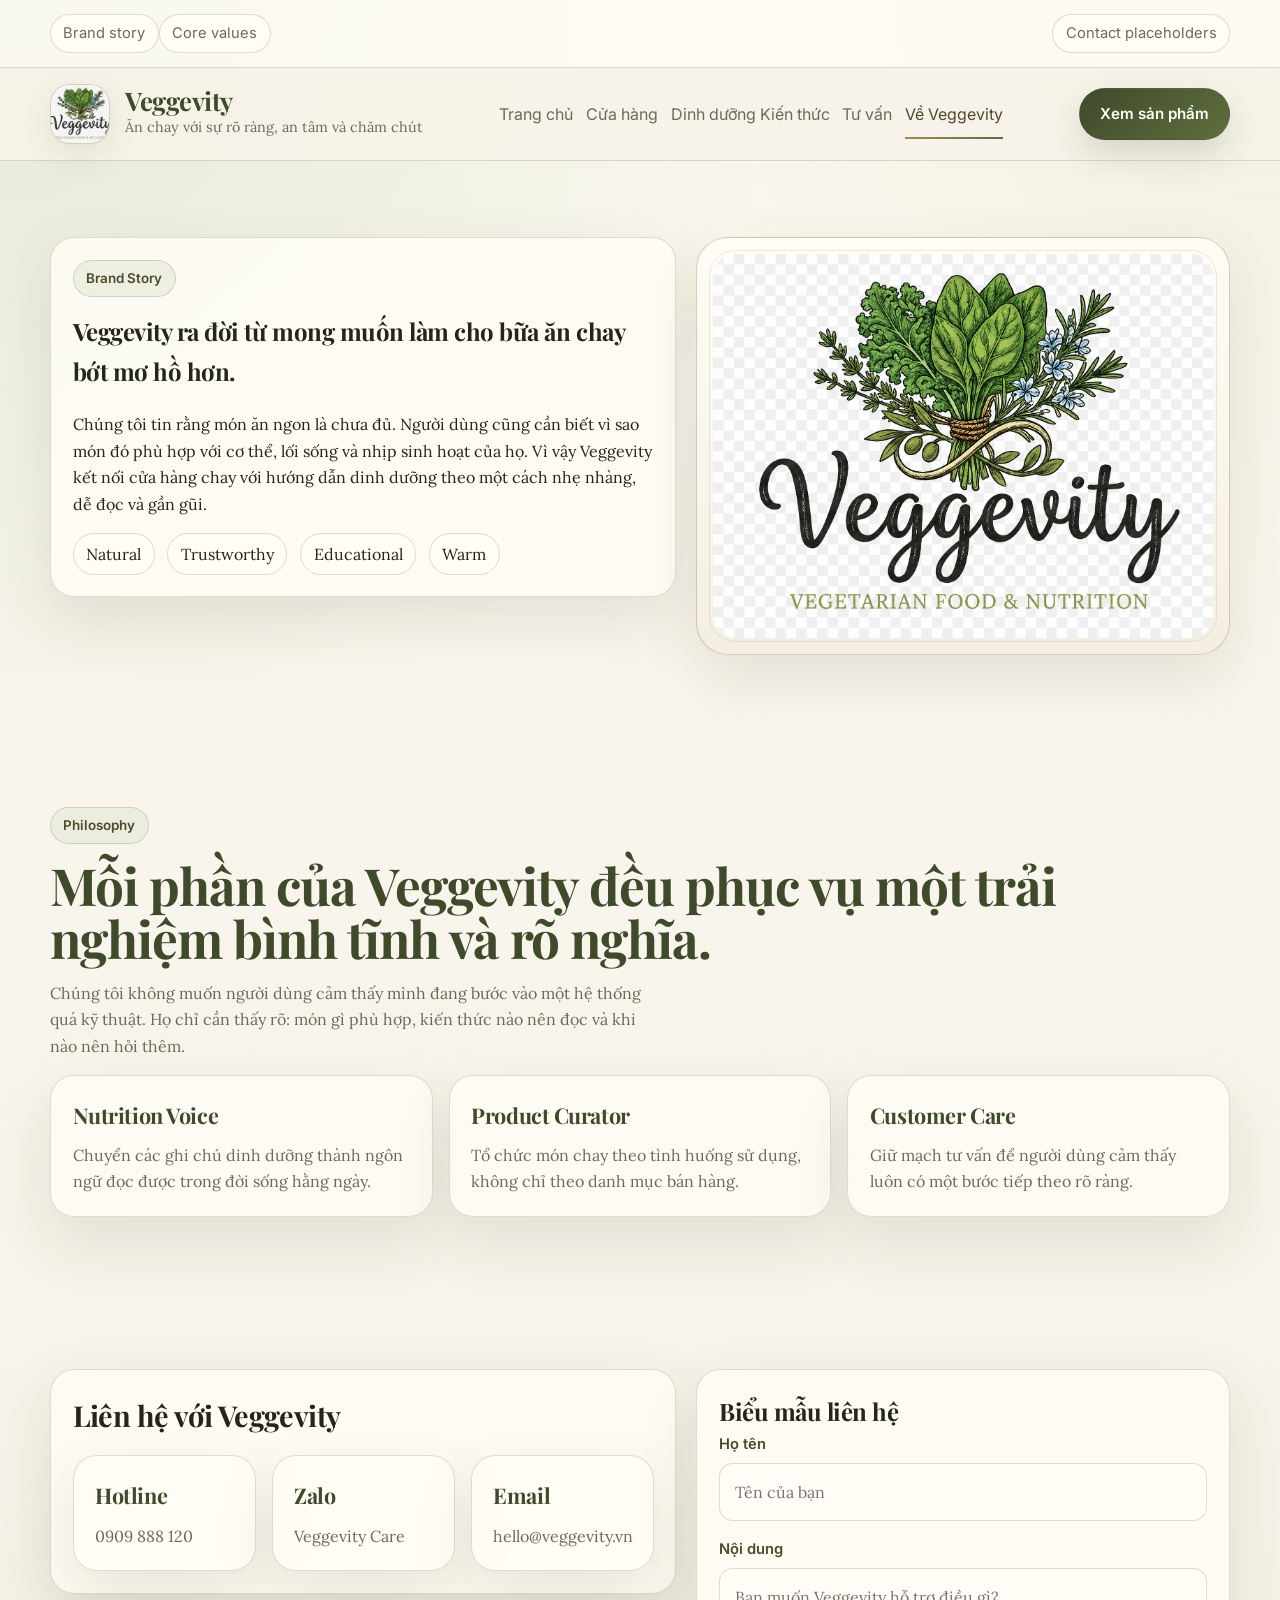
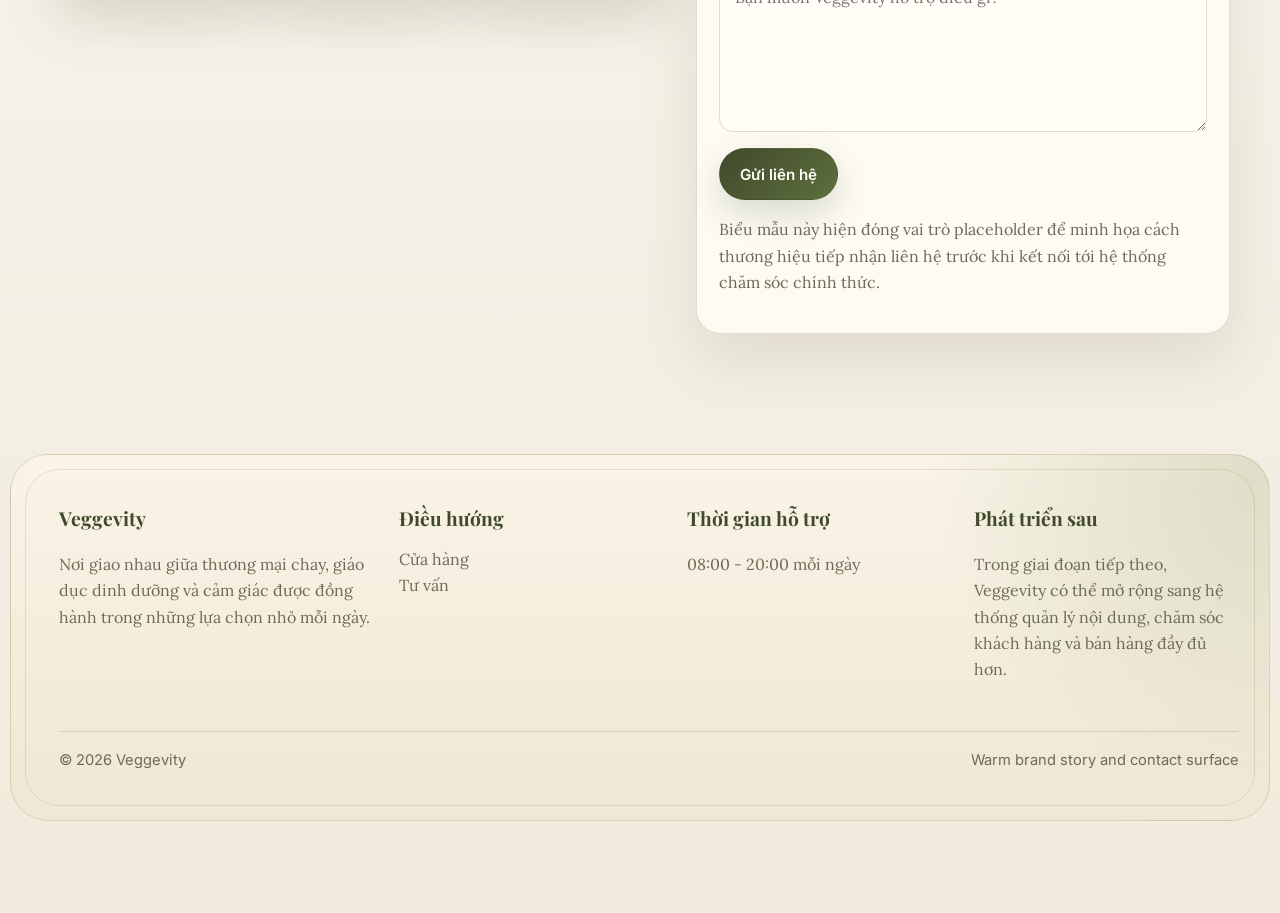
==== commit 785d1dfb: "Remove page header intros across site pages" ====
--- a/about.html
+++ b/about.html
@@ -40,15 +40,6 @@
           <a class="nav-cta" href="shop.html">Xem sản phẩm</a>
         </div>
       </nav>
-      <section class="page-header">
-        <div class="page-header-inner">
-          <span class="eyebrow">About Veggevity</span>
-          <h1>Một thương hiệu chay đáng tin cần có câu chuyện, triết lý và điểm chạm đủ ấm.</h1>
-          <p>
-            Veggevity được tạo ra để việc ăn chay trở nên rõ ràng hơn, cân bằng hơn và dễ bắt đầu hơn cho cả người tự lựa chọn lẫn gia đình đang chăm sóc người thân.
-          </p>
-        </div>
-      </section>
     </header>
     <main>
       <section>
--- a/styles.css
+++ b/styles.css
@@ -1123,3 +1123,219 @@
     flex-basis: 72%;
   }
 }
+
+/* Cart Styles */
+.cart-overlay {
+  position: fixed;
+  top: 0;
+  left: 0;
+  width: 100vw;
+  height: 100vh;
+  background: rgba(36, 37, 28, 0.4);
+  backdrop-filter: blur(4px);
+  z-index: 100;
+  display: flex;
+  justify-content: flex-end;
+  opacity: 0;
+  pointer-events: none;
+  transition: opacity 300ms ease;
+}
+
+.cart-overlay.open {
+  opacity: 1;
+  pointer-events: auto;
+}
+
+.cart-panel {
+  width: 100%;
+  max-width: 400px;
+  background: var(--surface);
+  height: 100%;
+  box-shadow: var(--shadow);
+  transform: translateX(100%);
+  transition: transform 300ms ease;
+  display: flex;
+  flex-direction: column;
+}
+
+.cart-overlay.open .cart-panel {
+  transform: translateX(0);
+}
+
+.cart-header {
+  padding: 1.25rem;
+  border-bottom: 1px solid var(--line);
+  display: flex;
+  justify-content: space-between;
+  align-items: center;
+}
+
+.cart-header h2 {
+  margin: 0;
+  font-size: 1.5rem;
+  color: var(--primary-deep);
+}
+
+.cart-close {
+  background: transparent;
+  border: none;
+  font-size: 1.5rem;
+  cursor: pointer;
+  color: var(--muted);
+}
+
+.cart-body {
+  flex: 1;
+  overflow-y: auto;
+  padding: 1.25rem;
+}
+
+.cart-item {
+  display: flex;
+  gap: 1rem;
+  margin-bottom: 1rem;
+  padding-bottom: 1rem;
+  border-bottom: 1px solid var(--line);
+}
+
+.cart-item img {
+  width: 60px;
+  height: 60px;
+  border-radius: 8px;
+  object-fit: cover;
+}
+
+.cart-item-info {
+  flex: 1;
+}
+
+.cart-item-info strong {
+  display: block;
+  font-family: "Inter", sans-serif;
+  font-size: 0.95rem;
+  color: var(--ink);
+}
+
+.cart-item-price {
+  color: var(--accent);
+  font-size: 0.9rem;
+}
+
+.cart-item-controls {
+  display: flex;
+  align-items: center;
+  gap: 0.5rem;
+  margin-top: 0.5rem;
+}
+
+.cart-item-controls button {
+  background: var(--surface-soft);
+  border: 1px solid var(--line);
+  border-radius: 4px;
+  width: 24px;
+  height: 24px;
+  cursor: pointer;
+  display: flex;
+  align-items: center;
+  justify-content: center;
+}
+
+.cart-footer {
+  padding: 1.25rem;
+  border-top: 1px solid var(--line);
+  background: var(--surface-soft);
+}
+
+.cart-total {
+  display: flex;
+  justify-content: space-between;
+  margin-bottom: 1rem;
+  font-weight: 600;
+  font-size: 1.1rem;
+  color: var(--primary-deep);
+}
+
+.nav-cart-btn {
+  position: relative;
+  background: transparent;
+  border: none;
+  cursor: pointer;
+  padding: 0.5rem;
+  color: var(--muted);
+}
+
+.nav-cart-btn .cart-badge {
+  position: absolute;
+  top: 0;
+  right: 0;
+  background: var(--accent);
+  color: white;
+  border-radius: 999px;
+  font-size: 0.7rem;
+  padding: 0.1rem 0.4rem;
+  font-weight: bold;
+}
+
+/* Admin Styles */
+.admin-layout {
+  display: grid;
+  grid-template-columns: 250px 1fr;
+  gap: 1.5rem;
+}
+
+.admin-sidebar {
+  border-right: 1px solid var(--line);
+  padding-right: 1rem;
+}
+
+.admin-nav {
+  display: flex;
+  flex-direction: column;
+  gap: 0.5rem;
+}
+
+.admin-nav button {
+  text-align: left;
+  padding: 0.75rem 1rem;
+  background: transparent;
+  border: 1px solid transparent;
+  border-radius: var(--radius-sm);
+  cursor: pointer;
+  font-weight: 500;
+  color: var(--muted);
+}
+
+.admin-nav button.active, .admin-nav button:hover {
+  background: var(--surface-sage);
+  color: var(--primary-deep);
+}
+
+.admin-content h2 {
+  margin-top: 0;
+}
+
+.admin-table {
+  width: 100%;
+  border-collapse: collapse;
+  margin-top: 1rem;
+}
+
+.admin-table th, .admin-table td {
+  padding: 0.75rem;
+  border-bottom: 1px solid var(--line);
+  text-align: left;
+}
+
+.admin-table th {
+  font-family: "Inter", sans-serif;
+  color: var(--primary-deep);
+  background: var(--surface-soft);
+}
+
+.admin-section {
+  display: none;
+}
+.admin-section.active {
+  display: block;
+}
+
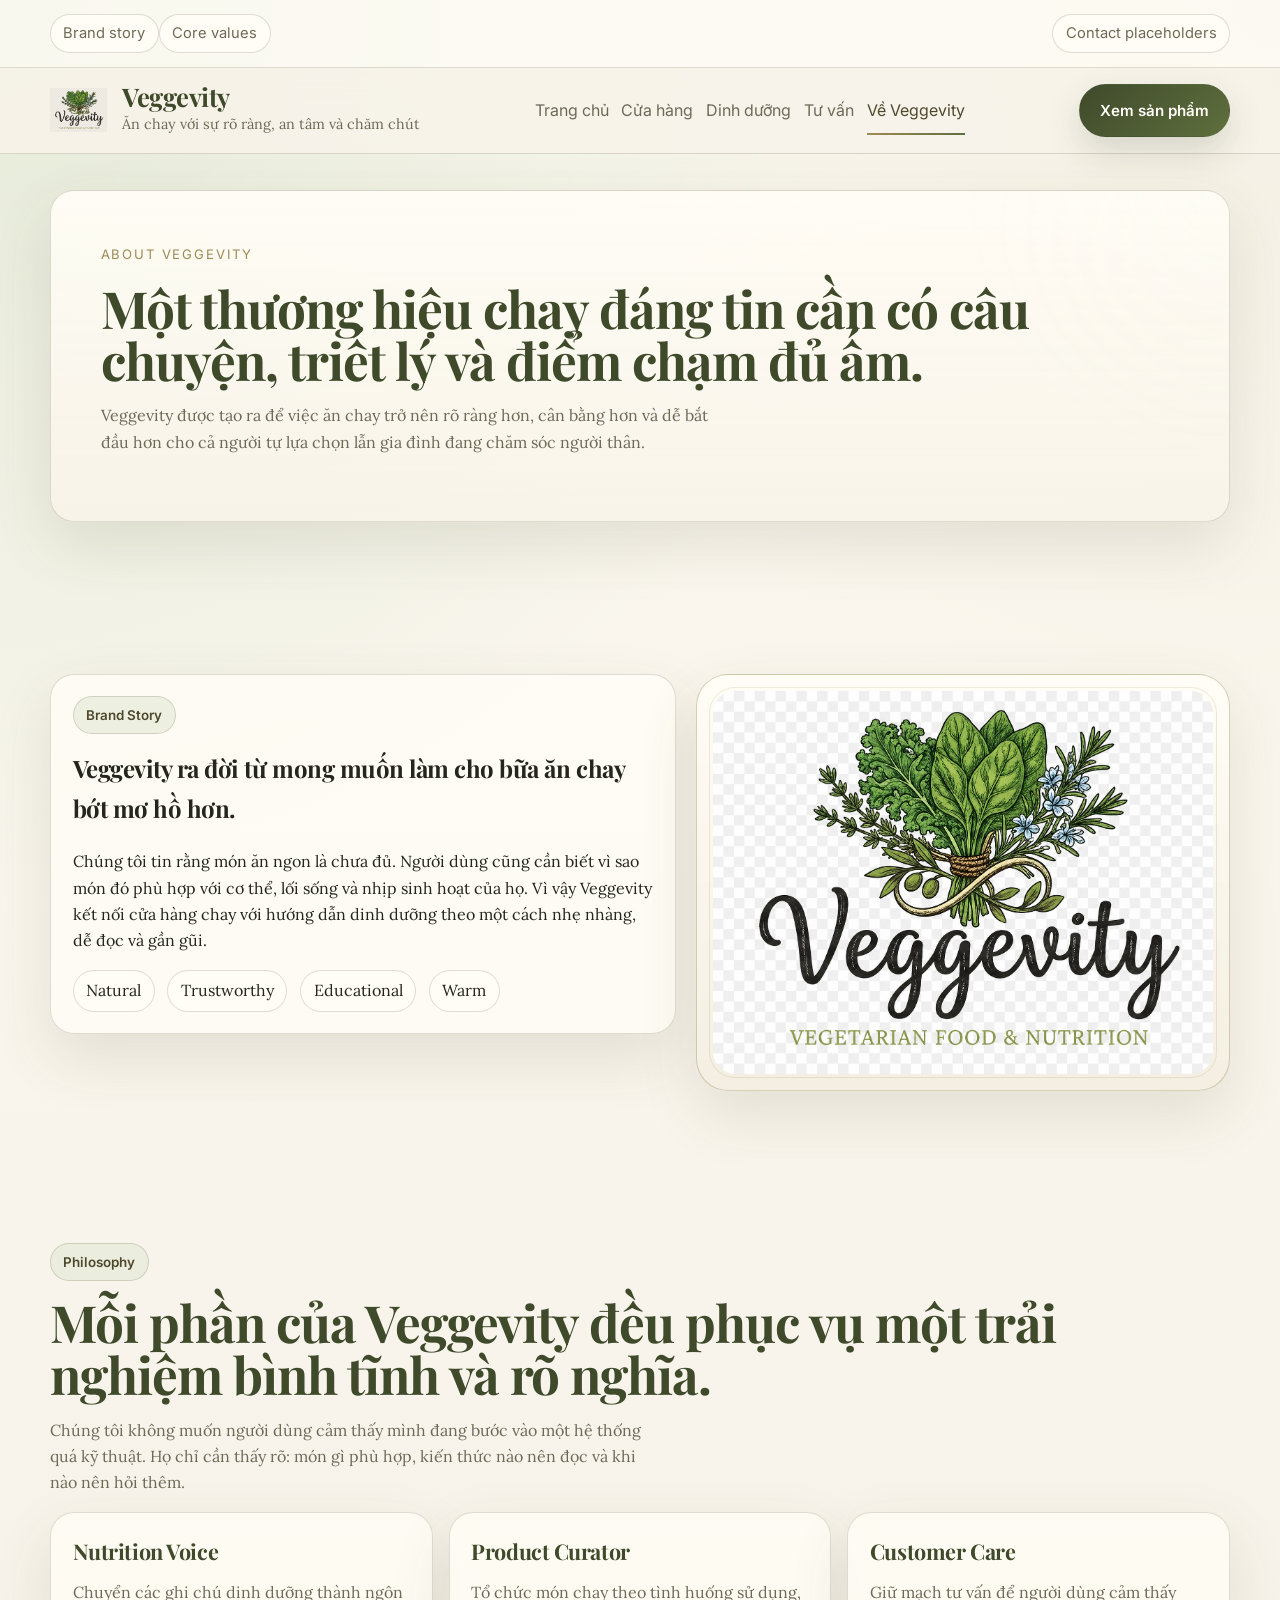
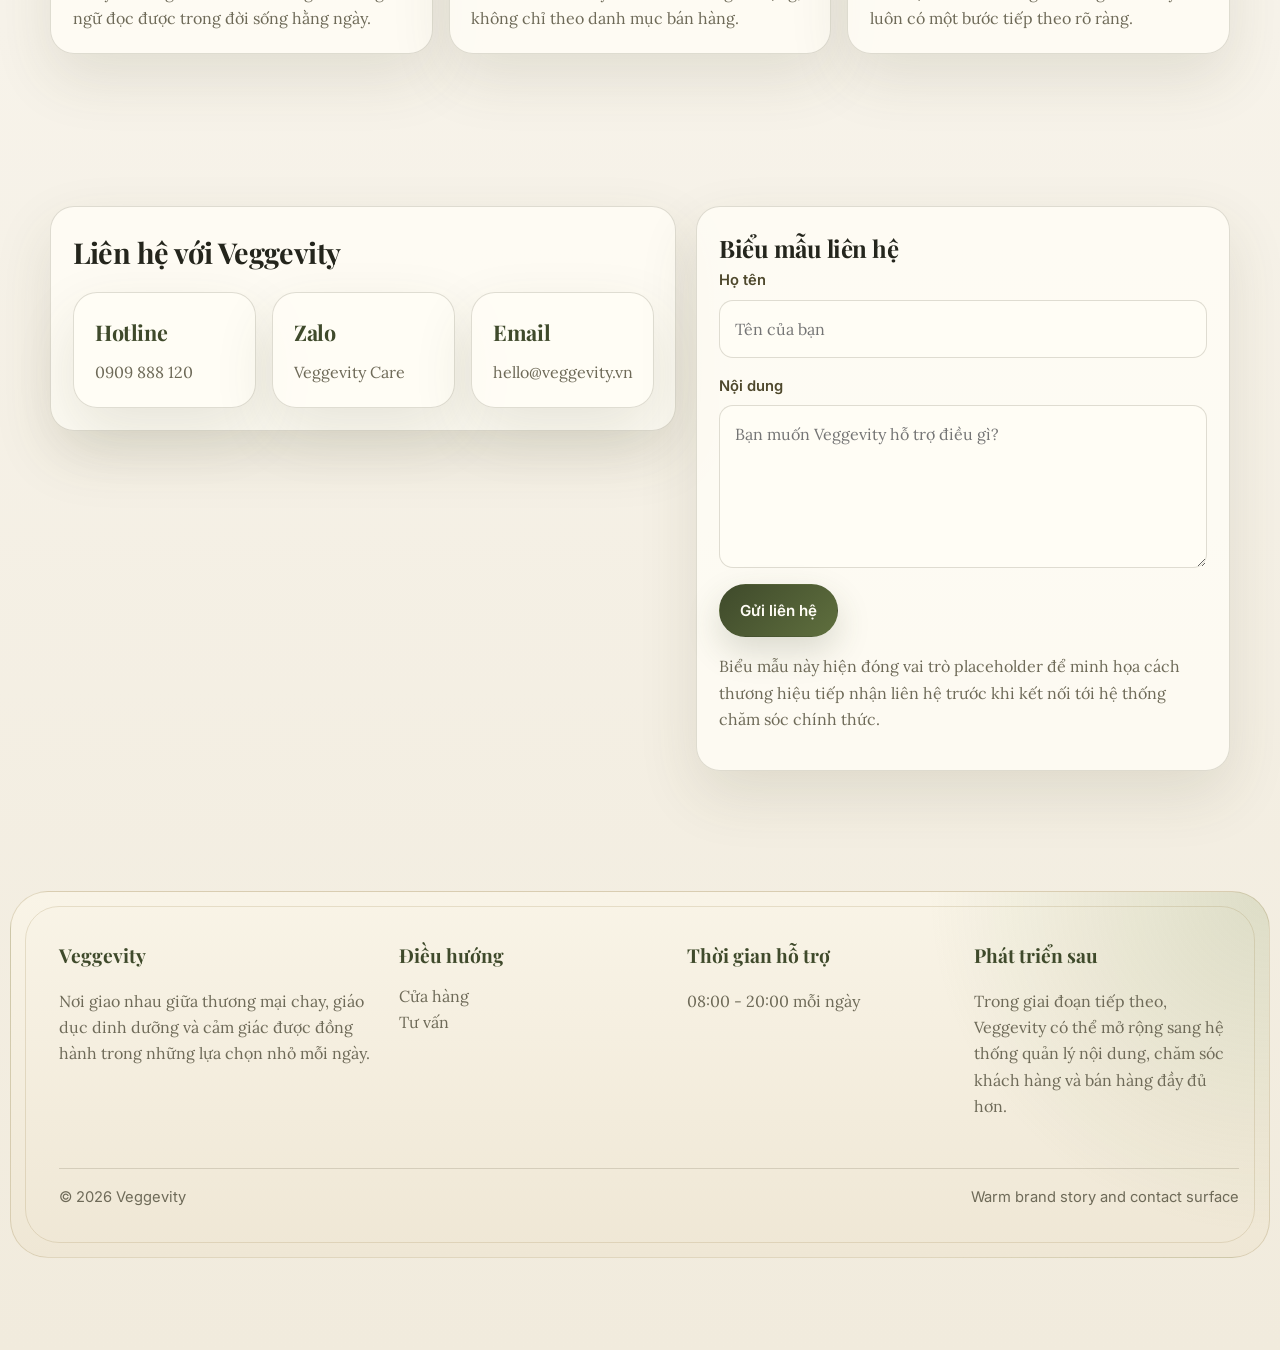
==== commit d9460b94: "logo" ====
--- a/about.html
+++ b/about.html
@@ -33,13 +33,22 @@
           <div class="nav-links">
             <a href="index.html">Trang chủ</a>
             <a href="shop.html">Cửa hàng</a>
-            <a href="nutrition.html">Dinh dưỡng Kiến thức</a>
+            <a href="nutrition.html">Dinh dưỡng</a>
             <a href="consultation.html">Tư vấn</a>
             <a class="active" href="about.html">Về Veggevity</a>
           </div>
           <a class="nav-cta" href="shop.html">Xem sản phẩm</a>
         </div>
       </nav>
+      <section class="page-header">
+        <div class="page-header-inner">
+          <span class="eyebrow">About Veggevity</span>
+          <h1>Một thương hiệu chay đáng tin cần có câu chuyện, triết lý và điểm chạm đủ ấm.</h1>
+          <p>
+            Veggevity được tạo ra để việc ăn chay trở nên rõ ràng hơn, cân bằng hơn và dễ bắt đầu hơn cho cả người tự lựa chọn lẫn gia đình đang chăm sóc người thân.
+          </p>
+        </div>
+      </section>
     </header>
     <main>
       <section>
--- a/styles.css
+++ b/styles.css
@@ -123,13 +123,11 @@
 }
 
 .brand-logo {
-  width: 3.75rem;
-  height: 3.75rem;
-  object-fit: cover;
-  border-radius: 20px;
-  border: 1px solid var(--line-strong);
-  box-shadow: 0 10px 30px rgba(95, 111, 62, 0.12);
-  background: var(--surface);
+  height: 2.75rem;
+  width: auto;
+  object-fit: contain;
+  transition: transform 180ms ease;
+  mix-blend-mode: multiply;
 }
 
 .brand-text strong,
@@ -531,7 +529,7 @@
 
 .product-media {
   position: relative;
-  aspect-ratio: 4 / 3;
+  aspect-ratio: 1 / 1;
   overflow: hidden;
   border-radius: 20px;
   background:
@@ -928,6 +926,7 @@
   height: auto;
   object-fit: contain;
   margin: 0 auto;
+  mix-blend-mode: multiply;
 }
 
 .brand-center-logo.logo-cleaned,
@@ -1057,7 +1056,7 @@
 .meal-card-media {
   overflow: hidden;
   border-radius: 16px;
-  aspect-ratio: 4 / 3;
+  aspect-ratio: 1 / 1;
   border: 1px solid rgba(78, 72, 44, 0.1);
   background: #efe7d7;
 }
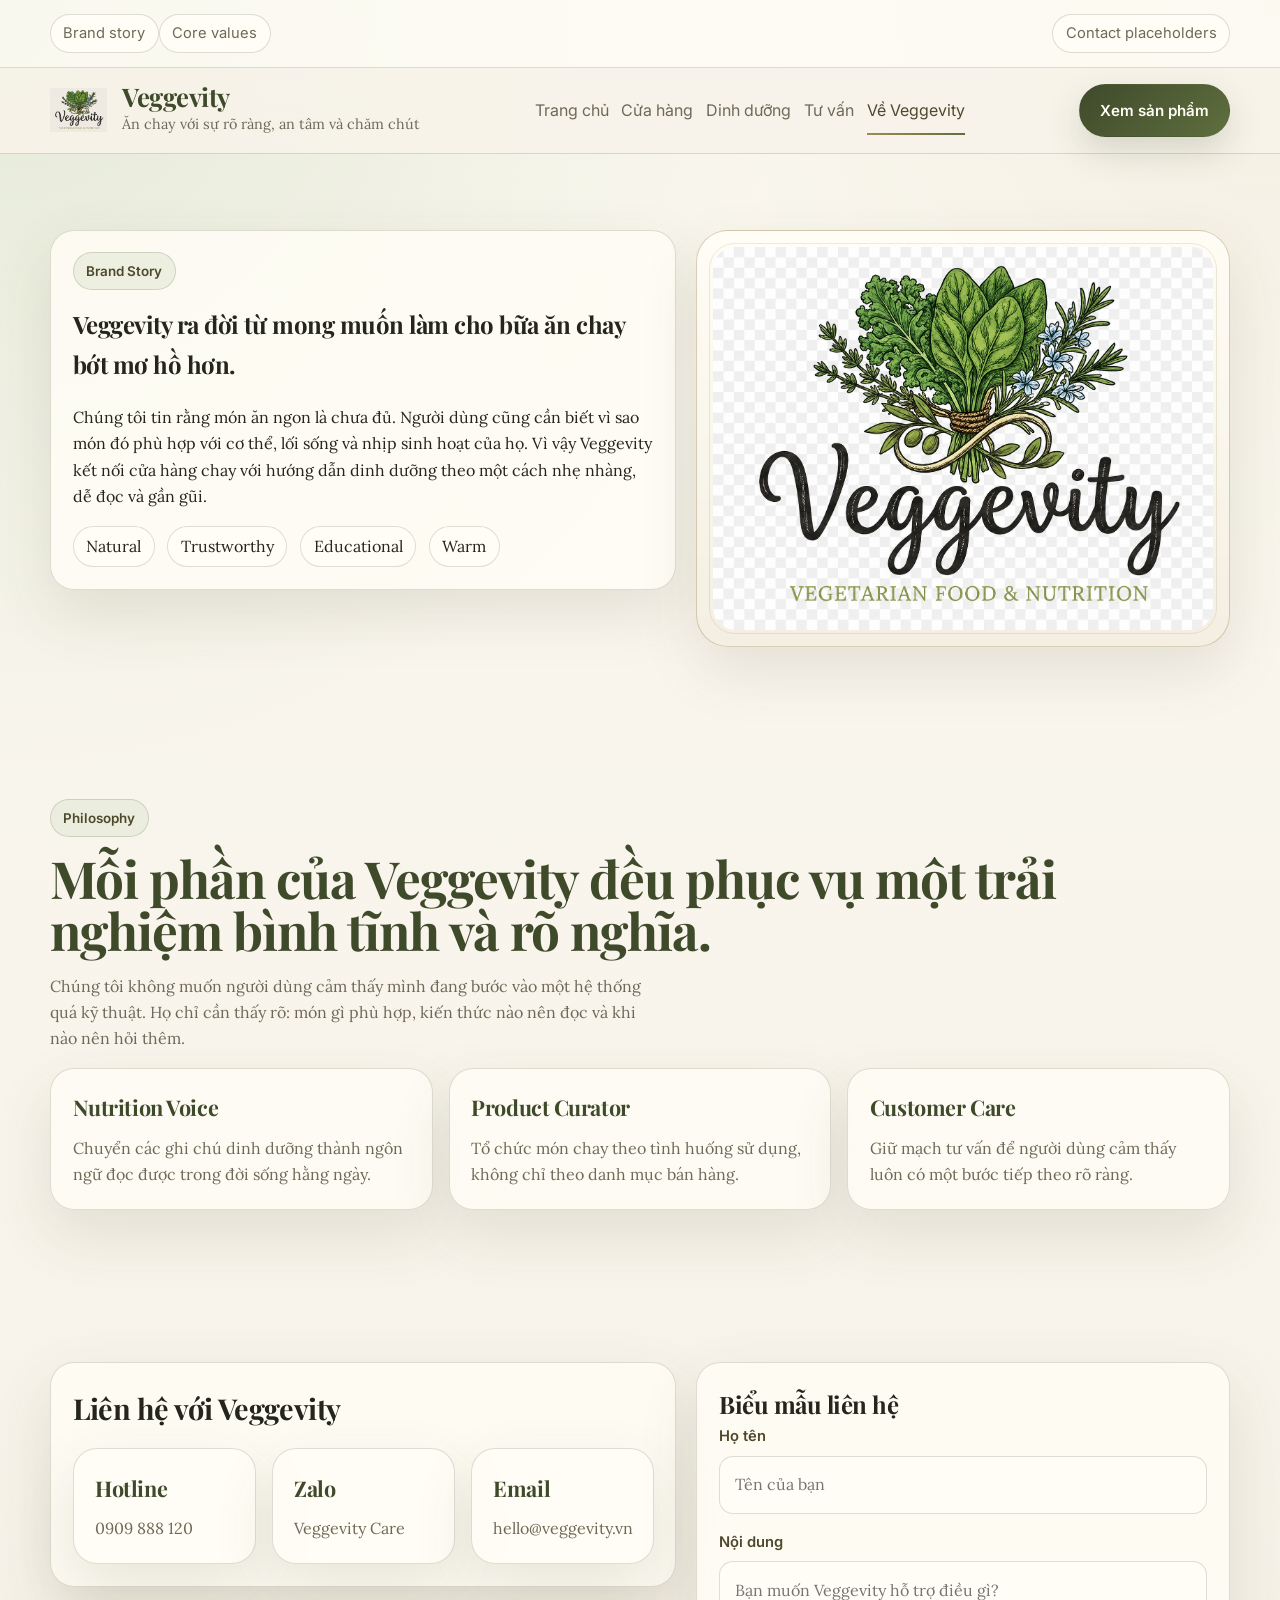
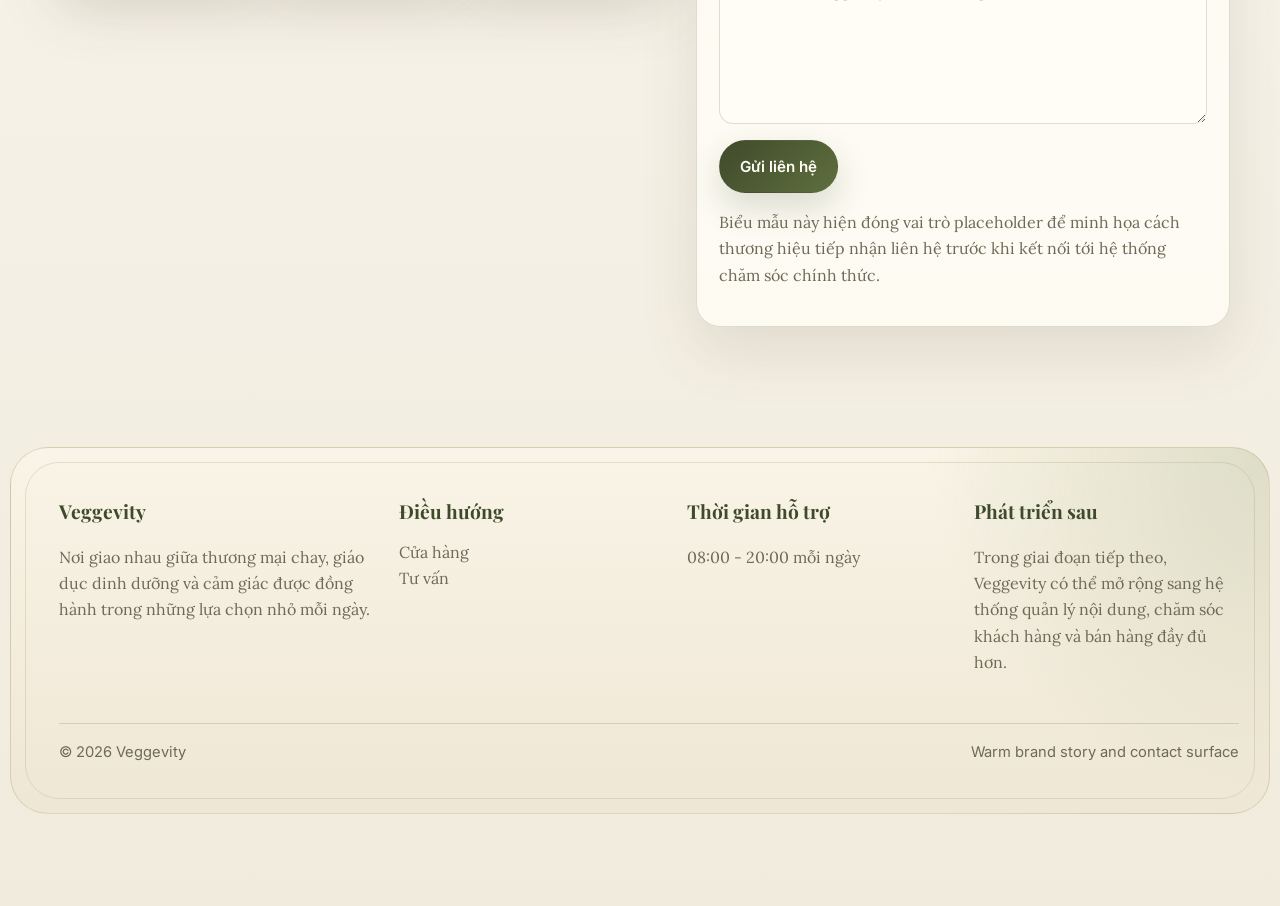
==== commit 290a40e6: "logo" ====
--- a/about.html
+++ b/about.html
@@ -40,15 +40,6 @@
           <a class="nav-cta" href="shop.html">Xem sản phẩm</a>
         </div>
       </nav>
-      <section class="page-header">
-        <div class="page-header-inner">
-          <span class="eyebrow">About Veggevity</span>
-          <h1>Một thương hiệu chay đáng tin cần có câu chuyện, triết lý và điểm chạm đủ ấm.</h1>
-          <p>
-            Veggevity được tạo ra để việc ăn chay trở nên rõ ràng hơn, cân bằng hơn và dễ bắt đầu hơn cho cả người tự lựa chọn lẫn gia đình đang chăm sóc người thân.
-          </p>
-        </div>
-      </section>
     </header>
     <main>
       <section>
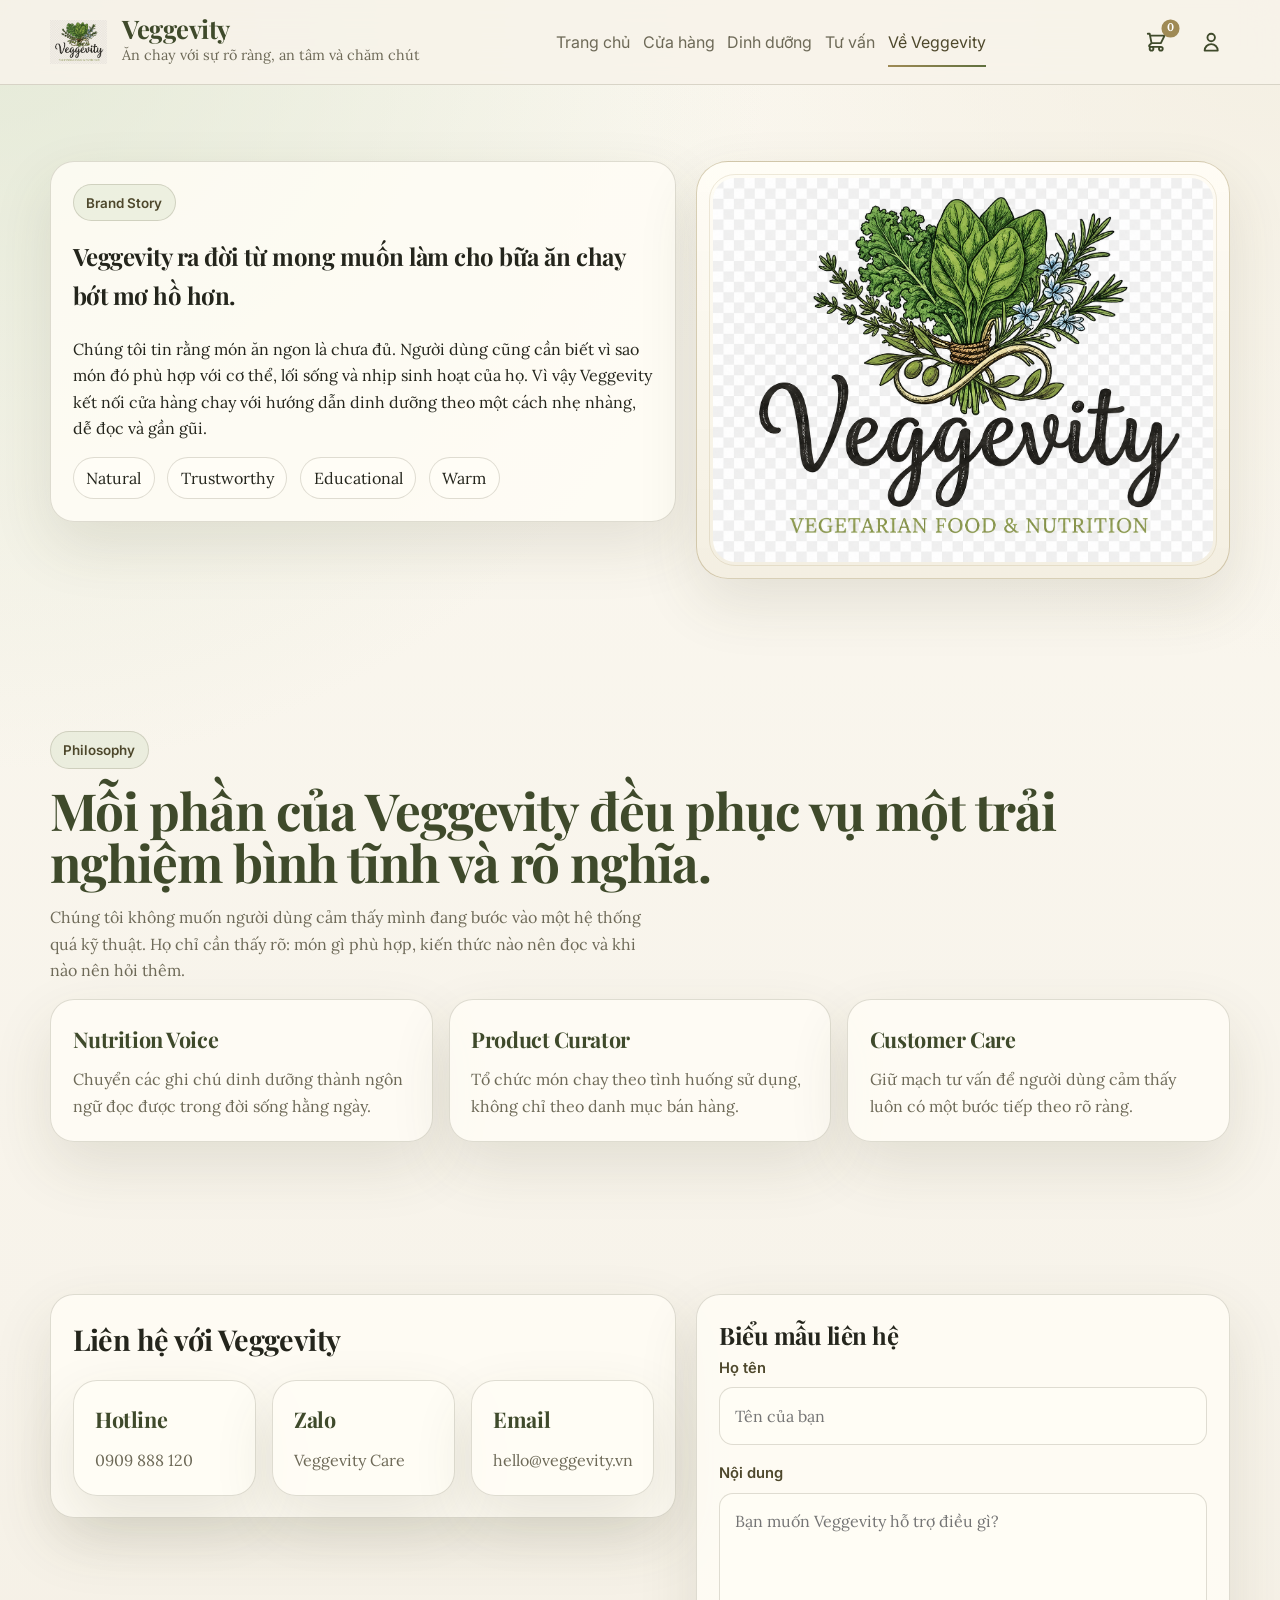
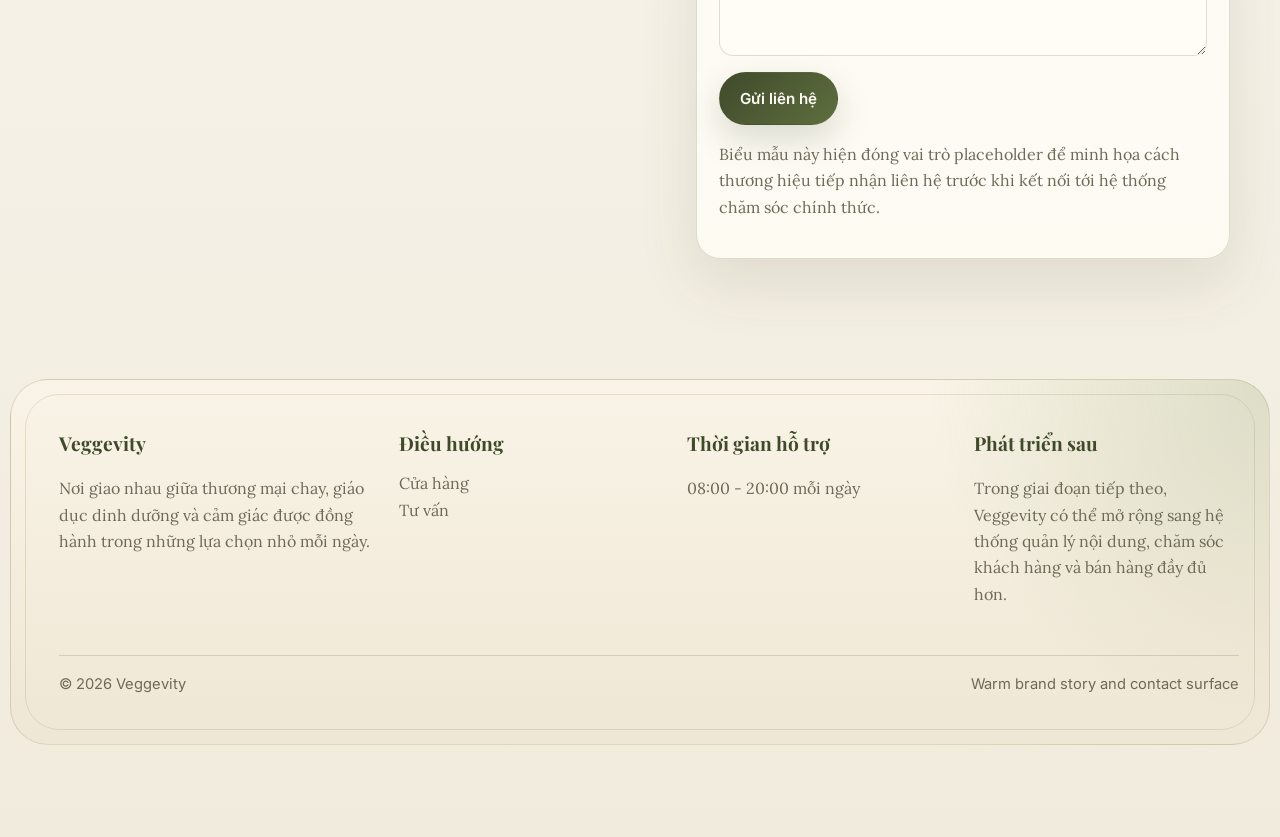
==== commit f9cedb57: "hi" ====
--- a/about.html
+++ b/about.html
@@ -15,12 +15,7 @@
   </head>
   <body>
     <header>
-      <div class="utility-bar">
-        <div class="utility-inner">
-          <div><span class="utility-chip">Brand story</span><span class="utility-chip">Core values</span></div>
-          <div><span class="utility-chip">Contact placeholders</span></div>
-        </div>
-      </div>
+
       <nav class="site-nav">
         <div class="nav-inner">
           <a class="brand-mark" href="index.html">
@@ -37,7 +32,21 @@
             <a href="consultation.html">Tư vấn</a>
             <a class="active" href="about.html">Về Veggevity</a>
           </div>
-          <a class="nav-cta" href="shop.html">Xem sản phẩm</a>
+          <div class="nav-actions">
+            <button id="openCartBtn" class="nav-icon-btn">
+              <svg width="24" height="24" fill="none" stroke="currentColor" stroke-width="2" viewBox="0 0 24 24"><path stroke-linecap="round" stroke-linejoin="round" d="M3 3h2l.4 2M7 13h10l4-8H5.4M7 13L5.4 5M7 13l-2.293 2.293c-.63.63-.184 1.707.707 1.707H17m0 0a2 2 0 100 4 2 2 0 000-4zm-8 2a2 2 0 11-4 0 2 2 0 014 0z"></path></svg>
+              <span id="cartBadge" class="cart-count">0</span>
+            </button>
+            <div class="user-dropdown">
+              <button class="nav-icon-btn user-btn">
+                <svg width="24" height="24" fill="none" stroke="currentColor" stroke-width="2" viewBox="0 0 24 24"><path stroke-linecap="round" stroke-linejoin="round" d="M16 7a4 4 0 11-8 0 4 4 0 018 0zM12 14a7 7 0 00-7 7h14a7 7 0 00-7-7z"></path></svg>
+              </button>
+              <div class="dropdown-menu">
+                <a href="myorder.html">Đơn hàng của tôi</a>
+                <a href="profile.html">Thông tin cá nhân</a>
+              </div>
+            </div>
+          </div>
         </div>
       </nav>
     </header>
--- a/styles.css
+++ b/styles.css
@@ -988,6 +988,125 @@
   gap: 0.5rem;
 }
 
+.meal-slider-butto.nav-cta {
+  display: inline-flex;
+  align-items: center;
+  justify-content: center;
+  padding: 0.65rem 1.4rem;
+  border-radius: 999px;
+  background: var(--primary);
+  color: white;
+  text-decoration: none;
+  font-family: "Inter", system-ui, sans-serif;
+  font-weight: 500;
+  font-size: 0.95rem;
+  transition: background-color 180ms ease, transform 180ms ease;
+  white-space: nowrap;
+}
+
+.nav-cta:hover {
+  background: var(--primary-deep);
+  transform: translateY(-1px);
+}
+
+.nav-actions {
+  display: flex;
+  align-items: center;
+  gap: 1rem;
+  margin-left: 1rem;
+}
+
+.nav-icon-btn {
+  background: transparent;
+  border: none;
+  color: var(--primary-deep);
+  cursor: pointer;
+  position: relative;
+  display: inline-flex;
+  align-items: center;
+  justify-content: center;
+  padding: 0.5rem;
+  border-radius: 50%;
+  transition: background-color 180ms ease, transform 180ms ease;
+}
+
+.nav-icon-btn:hover {
+  background: rgba(95, 111, 62, 0.1);
+  transform: translateY(-1px);
+}
+
+.nav-icon-btn svg {
+  width: 1.4rem;
+  height: 1.4rem;
+}
+
+.cart-count {
+  position: absolute;
+  top: 0;
+  right: 0;
+  background: var(--accent);
+  color: white;
+  font-size: 0.7rem;
+  font-weight: bold;
+  width: 1.1rem;
+  height: 1.1rem;
+  display: flex;
+  align-items: center;
+  justify-content: center;
+  border-radius: 50%;
+  transform: translate(20%, -20%);
+  pointer-events: none;
+}
+
+.user-dropdown {
+  position: relative;
+}
+
+.dropdown-menu {
+  position: absolute;
+  top: 100%;
+  right: 0;
+  margin-top: 0.5rem;
+  background: var(--surface);
+  border: 1px solid var(--line);
+  border-radius: var(--radius-sm);
+  box-shadow: 0 4px 12px rgba(0,0,0,0.08);
+  min-width: 200px;
+  display: flex;
+  flex-direction: column;
+  opacity: 0;
+  visibility: hidden;
+  transform: translateY(10px);
+  transition: all 180ms ease;
+  z-index: 100;
+  overflow: hidden;
+}
+
+.user-dropdown:hover .dropdown-menu {
+  opacity: 1;
+  visibility: visible;
+  transform: translateY(0);
+}
+
+.dropdown-menu a {
+  padding: 0.75rem 1.25rem;
+  color: var(--primary-deep);
+  text-decoration: none;
+  font-family: "Inter", system-ui, sans-serif;
+  font-weight: 500;
+  font-size: 0.95rem;
+  border-bottom: 1px solid var(--line);
+  transition: background-color 180ms ease;
+}
+
+.dropdown-menu a:last-child {
+  border-bottom: none;
+}
+
+.dropdown-menu a:hover {
+  background: var(--surface-sage);
+}
+
 .meal-slider-button {
   display: inline-flex;
   align-items: center;
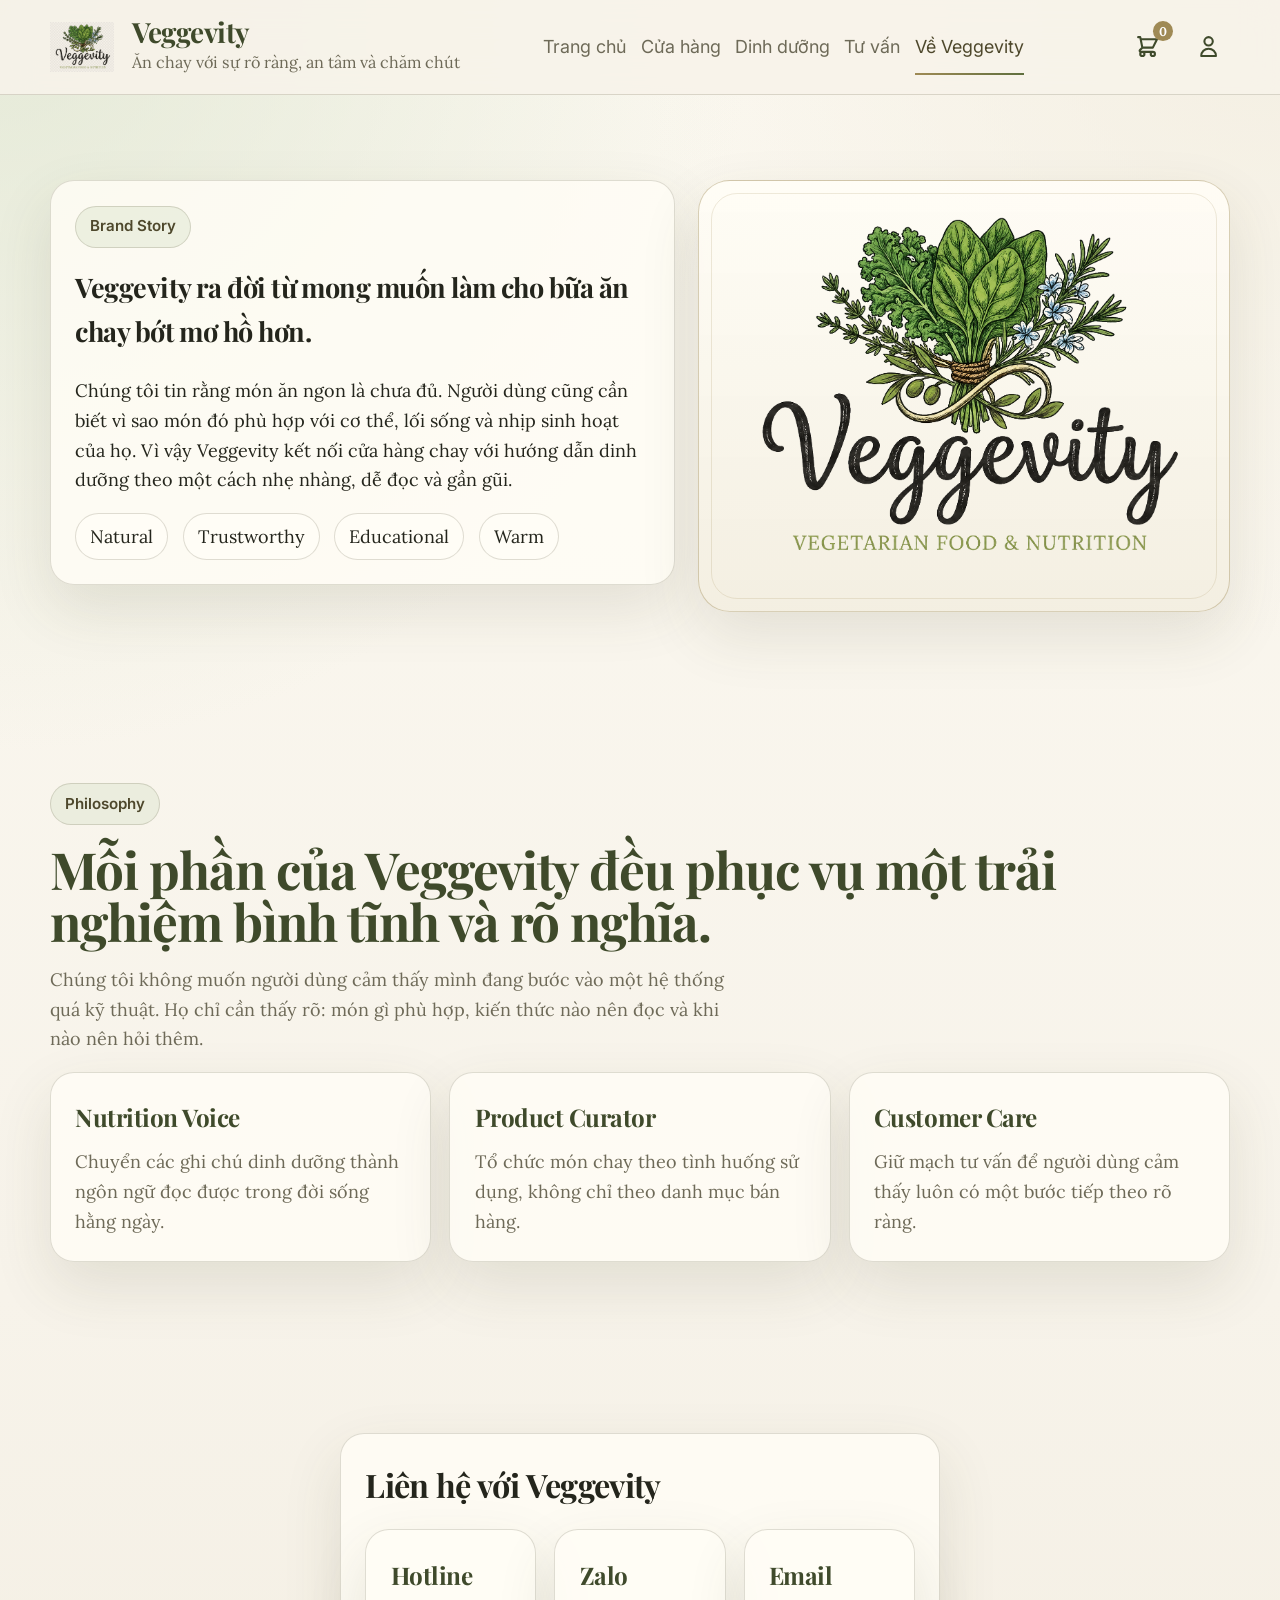
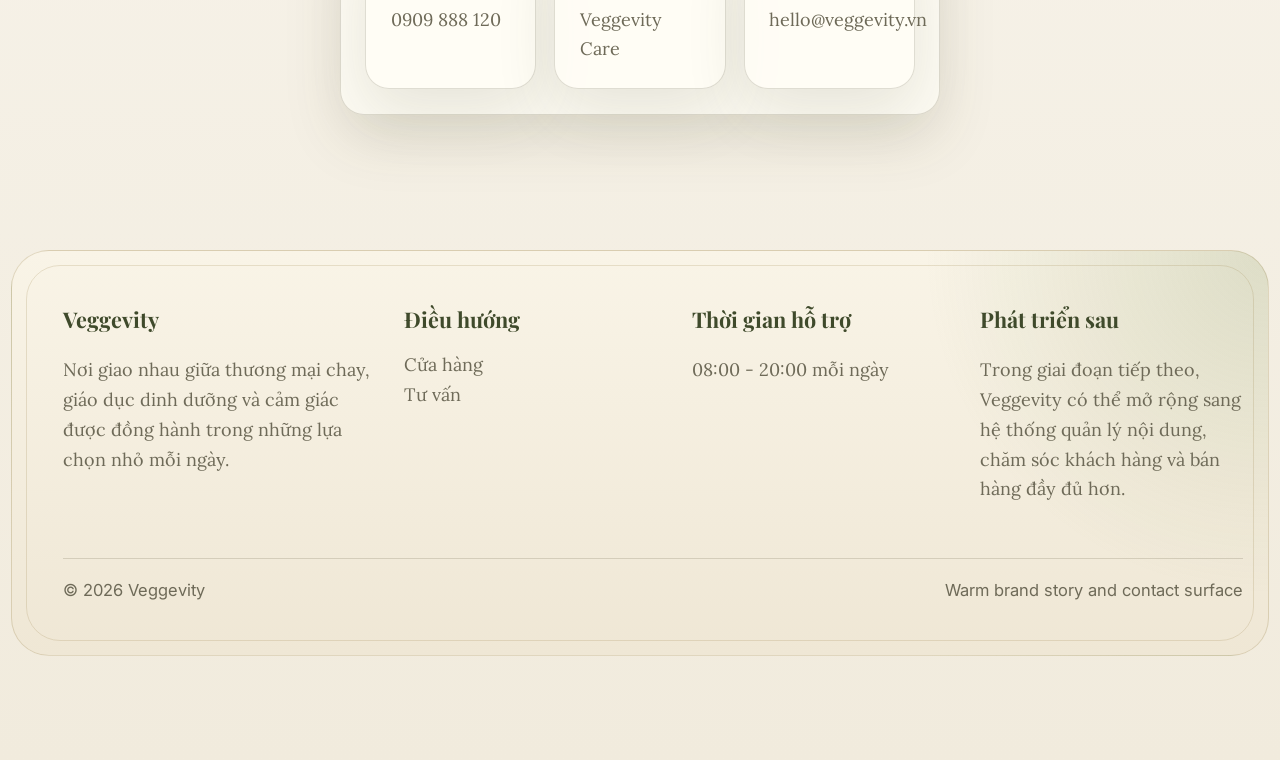
==== commit da71b834: "fix" ====
--- a/about.html
+++ b/about.html
@@ -1,121 +1,132 @@
 <!DOCTYPE html>
 <html lang="vi">
-  <head>
-    <meta charset="UTF-8" />
-    <meta name="viewport" content="width=device-width, initial-scale=1.0" />
-    <title>Về Veggevity | About & Contact</title>
-    <meta name="description" content="Câu chuyện thương hiệu, giá trị cốt lõi và các điểm liên hệ của Veggevity." />
-    <link rel="preconnect" href="https://fonts.googleapis.com" />
-    <link rel="preconnect" href="https://fonts.gstatic.com" crossorigin />
-    <link
-      href="https://fonts.googleapis.com/css2?family=Inter:wght@400;500;600;700&family=Lora:wght@400;500;600;700&family=Playfair+Display:wght@500;600;700&display=swap"
-      rel="stylesheet"
-    />
-    <link rel="stylesheet" href="styles.css" />
-  </head>
-  <body>
-    <header>
 
-      <nav class="site-nav">
-        <div class="nav-inner">
-          <a class="brand-mark" href="index.html">
-            <img class="brand-logo" src="images/logo.png" alt="Logo Veggevity" />
-            <div class="brand-text">
-              <strong>Veggevity</strong>
-              <span>Ăn chay với sự rõ ràng, an tâm và chăm chút</span>
-            </div>
-          </a>
-          <div class="nav-links">
-            <a href="index.html">Trang chủ</a>
-            <a href="shop.html">Cửa hàng</a>
-            <a href="nutrition.html">Dinh dưỡng</a>
-            <a href="consultation.html">Tư vấn</a>
-            <a class="active" href="about.html">Về Veggevity</a>
+<head>
+  <meta charset="UTF-8" />
+  <meta name="viewport" content="width=device-width, initial-scale=1.0" />
+  <title>Về Veggevity | About & Contact</title>
+  <meta name="description" content="Câu chuyện thương hiệu, giá trị cốt lõi và các điểm liên hệ của Veggevity." />
+  <link rel="preconnect" href="https://fonts.googleapis.com" />
+  <link rel="preconnect" href="https://fonts.gstatic.com" crossorigin />
+  <link
+    href="https://fonts.googleapis.com/css2?family=Inter:wght@400;500;600;700&family=Lora:wght@400;500;600;700&family=Playfair+Display:wght@500;600;700&display=swap"
+    rel="stylesheet" />
+  <link rel="stylesheet" href="styles.css" />
+</head>
+
+<body>
+  <header>
+
+    <nav class="site-nav">
+      <div class="nav-inner">
+        <a class="brand-mark" href="index.html">
+          <img class="brand-logo" src="images/logo.png" alt="Logo Veggevity" />
+          <div class="brand-text">
+            <strong>Veggevity</strong>
+            <span>Ăn chay với sự rõ ràng, an tâm và chăm chút</span>
           </div>
-          <div class="nav-actions">
-            <button id="openCartBtn" class="nav-icon-btn">
-              <svg width="24" height="24" fill="none" stroke="currentColor" stroke-width="2" viewBox="0 0 24 24"><path stroke-linecap="round" stroke-linejoin="round" d="M3 3h2l.4 2M7 13h10l4-8H5.4M7 13L5.4 5M7 13l-2.293 2.293c-.63.63-.184 1.707.707 1.707H17m0 0a2 2 0 100 4 2 2 0 000-4zm-8 2a2 2 0 11-4 0 2 2 0 014 0z"></path></svg>
-              <span id="cartBadge" class="cart-count">0</span>
+        </a>
+        <div class="nav-links">
+          <a href="index.html">Trang chủ</a>
+          <a href="shop.html">Cửa hàng</a>
+          <a href="nutrition.html">Dinh dưỡng</a>
+          <a href="consultation.html">Tư vấn</a>
+          <a class="active" href="about.html">Về Veggevity</a>
+        </div>
+        <div class="nav-actions">
+          <button id="openCartBtn" class="nav-icon-btn">
+            <svg width="24" height="24" fill="none" stroke="currentColor" stroke-width="2" viewBox="0 0 24 24">
+              <path stroke-linecap="round" stroke-linejoin="round"
+                d="M3 3h2l.4 2M7 13h10l4-8H5.4M7 13L5.4 5M7 13l-2.293 2.293c-.63.63-.184 1.707.707 1.707H17m0 0a2 2 0 100 4 2 2 0 000-4zm-8 2a2 2 0 11-4 0 2 2 0 014 0z">
+              </path>
+            </svg>
+            <span id="cartBadge" class="cart-count">0</span>
+          </button>
+          <div class="user-dropdown">
+            <button class="nav-icon-btn user-btn">
+              <svg width="24" height="24" fill="none" stroke="currentColor" stroke-width="2" viewBox="0 0 24 24">
+                <path stroke-linecap="round" stroke-linejoin="round"
+                  d="M16 7a4 4 0 11-8 0 4 4 0 018 0zM12 14a7 7 0 00-7 7h14a7 7 0 00-7-7z"></path>
+              </svg>
             </button>
-            <div class="user-dropdown">
-              <button class="nav-icon-btn user-btn">
-                <svg width="24" height="24" fill="none" stroke="currentColor" stroke-width="2" viewBox="0 0 24 24"><path stroke-linecap="round" stroke-linejoin="round" d="M16 7a4 4 0 11-8 0 4 4 0 018 0zM12 14a7 7 0 00-7 7h14a7 7 0 00-7-7z"></path></svg>
-              </button>
-              <div class="dropdown-menu">
-                <a href="myorder.html">Đơn hàng của tôi</a>
-                <a href="profile.html">Thông tin cá nhân</a>
-              </div>
+            <div class="dropdown-menu">
+              <a href="myorder.html">Đơn hàng của tôi</a>
+              <a href="profile.html">Thông tin cá nhân</a>
             </div>
           </div>
         </div>
-      </nav>
-    </header>
-    <main>
-      <section>
-        <div class="about-layout">
-          <div class="contact-panel reveal">
-            <div class="section-badge">Brand Story</div>
-            <h2 style="margin-top: 0">Veggevity ra đời từ mong muốn làm cho bữa ăn chay bớt mơ hồ hơn.</h2>
-            <p>
-              Chúng tôi tin rằng món ăn ngon là chưa đủ. Người dùng cũng cần biết vì sao món đó phù hợp với cơ thể, lối sống và nhịp sinh hoạt của họ. Vì vậy Veggevity kết nối cửa hàng chay với hướng dẫn dinh dưỡng theo một cách nhẹ nhàng, dễ đọc và gần gũi.
-            </p>
-            <div class="chip-row">
-              <span class="pill">Natural</span>
-              <span class="pill">Trustworthy</span>
-              <span class="pill">Educational</span>
-              <span class="pill">Warm</span>
-            </div>
-          </div>
-          <div class="logo-panel reveal">
-            <img src="images/logo.png" alt="Logo botanical vintage của Veggevity" />
+      </div>
+    </nav>
+  </header>
+  <main>
+    <section>
+      <div class="about-layout">
+        <div class="contact-panel reveal">
+          <div class="section-badge">Brand Story</div>
+          <h2 style="margin-top: 0">Veggevity ra đời từ mong muốn làm cho bữa ăn chay bớt mơ hồ hơn.</h2>
+          <p>
+            Chúng tôi tin rằng món ăn ngon là chưa đủ. Người dùng cũng cần biết vì sao món đó phù hợp với cơ thể, lối
+            sống và nhịp sinh hoạt của họ. Vì vậy Veggevity kết nối cửa hàng chay với hướng dẫn dinh dưỡng theo một cách
+            nhẹ nhàng, dễ đọc và gần gũi.
+          </p>
+          <div class="chip-row">
+            <span class="pill">Natural</span>
+            <span class="pill">Trustworthy</span>
+            <span class="pill">Educational</span>
+            <span class="pill">Warm</span>
           </div>
         </div>
-      </section>
+        <div class="logo-panel reveal">
+          <img src="images/logo.png" alt="Logo botanical vintage của Veggevity" data-clean-logo />
+        </div>
+      </div>
+    </section>
 
-      <section>
-        <div class="container">
-          <div class="section-copy reveal">
-            <div class="section-badge">Philosophy</div>
-            <h2>Mỗi phần của Veggevity đều phục vụ một trải nghiệm bình tĩnh và rõ nghĩa.</h2>
-            <p>Chúng tôi không muốn người dùng cảm thấy mình đang bước vào một hệ thống quá kỹ thuật. Họ chỉ cần thấy rõ: món gì phù hợp, kiến thức nào nên đọc và khi nào nên hỏi thêm.</p>
-          </div>
-          <div class="team-grid">
-            <article class="team-card reveal">
-              <strong>Nutrition Voice</strong>
-              <p>Chuyển các ghi chú dinh dưỡng thành ngôn ngữ đọc được trong đời sống hằng ngày.</p>
+    <section>
+      <div class="container">
+        <div class="section-copy reveal">
+          <div class="section-badge">Philosophy</div>
+          <h2>Mỗi phần của Veggevity đều phục vụ một trải nghiệm bình tĩnh và rõ nghĩa.</h2>
+          <p>Chúng tôi không muốn người dùng cảm thấy mình đang bước vào một hệ thống quá kỹ thuật. Họ chỉ cần thấy rõ:
+            món gì phù hợp, kiến thức nào nên đọc và khi nào nên hỏi thêm.</p>
+        </div>
+        <div class="team-grid">
+          <article class="team-card reveal">
+            <strong>Nutrition Voice</strong>
+            <p>Chuyển các ghi chú dinh dưỡng thành ngôn ngữ đọc được trong đời sống hằng ngày.</p>
+          </article>
+          <article class="team-card reveal">
+            <strong>Product Curator</strong>
+            <p>Tổ chức món chay theo tình huống sử dụng, không chỉ theo danh mục bán hàng.</p>
+          </article>
+          <article class="team-card reveal">
+            <strong>Customer Care</strong>
+            <p>Giữ mạch tư vấn để người dùng cảm thấy luôn có một bước tiếp theo rõ ràng.</p>
+          </article>
+        </div>
+      </div>
+    </section>
+
+    <section>
+      <div class="contact-layout">
+        <div class="contact-panel reveal">
+          <strong class="display" style="font-size: 1.8rem">Liên hệ với Veggevity</strong>
+          <div class="contact-grid" style="margin-top: 1rem">
+            <article class="contact-card">
+              <strong>Hotline</strong>
+              <p>0909 888 120</p>
             </article>
-            <article class="team-card reveal">
-              <strong>Product Curator</strong>
-              <p>Tổ chức món chay theo tình huống sử dụng, không chỉ theo danh mục bán hàng.</p>
+            <article class="contact-card">
+              <strong>Zalo</strong>
+              <p>Veggevity Care</p>
             </article>
-            <article class="team-card reveal">
-              <strong>Customer Care</strong>
-              <p>Giữ mạch tư vấn để người dùng cảm thấy luôn có một bước tiếp theo rõ ràng.</p>
+            <article class="contact-card">
+              <strong>Email</strong>
+              <p>hello@veggevity.vn</p>
             </article>
           </div>
         </div>
-      </section>
-
-      <section>
-        <div class="contact-layout">
-          <div class="contact-panel reveal">
-            <strong class="display" style="font-size: 1.8rem">Liên hệ với Veggevity</strong>
-            <div class="contact-grid" style="margin-top: 1rem">
-              <article class="contact-card">
-                <strong>Hotline</strong>
-                <p>0909 888 120</p>
-              </article>
-              <article class="contact-card">
-                <strong>Zalo</strong>
-                <p>Veggevity Care</p>
-              </article>
-              <article class="contact-card">
-                <strong>Email</strong>
-                <p>hello@veggevity.vn</p>
-              </article>
-            </div>
-          </div>
-          <div class="contact-panel reveal">
+        <!-- <div class="contact-panel reveal">
             <strong class="display" style="font-size: 1.5rem">Biểu mẫu liên hệ</strong>
             <div class="field">
               <label for="contact-name">Họ tên</label>
@@ -127,37 +138,40 @@
             </div>
             <button class="button button-primary" type="button">Gửi liên hệ</button>
             <p style="color: var(--muted)">Biểu mẫu này hiện đóng vai trò placeholder để minh họa cách thương hiệu tiếp nhận liên hệ trước khi kết nối tới hệ thống chăm sóc chính thức.</p>
-          </div>
+          </div> -->
+      </div>
+    </section>
+  </main>
+  <footer class="footer">
+    <div class="footer-shell">
+      <div class="footer-grid">
+        <div>
+          <strong>Veggevity</strong>
+          <p>Nơi giao nhau giữa thương mại chay, giáo dục dinh dưỡng và cảm giác được đồng hành trong những lựa chọn nhỏ
+            mỗi ngày.</p>
         </div>
-      </section>
-    </main>
-    <footer class="footer">
-      <div class="footer-shell">
-        <div class="footer-grid">
-          <div>
-            <strong>Veggevity</strong>
-            <p>Nơi giao nhau giữa thương mại chay, giáo dục dinh dưỡng và cảm giác được đồng hành trong những lựa chọn nhỏ mỗi ngày.</p>
-          </div>
-          <div>
-            <strong>Điều hướng</strong>
-            <a href="shop.html">Cửa hàng</a><br />
-            <a href="consultation.html">Tư vấn</a>
-          </div>
-          <div>
-            <strong>Thời gian hỗ trợ</strong>
-            <p>08:00 - 20:00 mỗi ngày</p>
-          </div>
-          <div>
-            <strong>Phát triển sau</strong>
-            <p>Trong giai đoạn tiếp theo, Veggevity có thể mở rộng sang hệ thống quản lý nội dung, chăm sóc khách hàng và bán hàng đầy đủ hơn.</p>
-          </div>
+        <div>
+          <strong>Điều hướng</strong>
+          <a href="shop.html">Cửa hàng</a><br />
+          <a href="consultation.html">Tư vấn</a>
         </div>
-        <div class="footer-bottom">
-          <span>© 2026 Veggevity</span>
-          <span>Warm brand story and contact surface</span>
+        <div>
+          <strong>Thời gian hỗ trợ</strong>
+          <p>08:00 - 20:00 mỗi ngày</p>
+        </div>
+        <div>
+          <strong>Phát triển sau</strong>
+          <p>Trong giai đoạn tiếp theo, Veggevity có thể mở rộng sang hệ thống quản lý nội dung, chăm sóc khách hàng và
+            bán hàng đầy đủ hơn.</p>
         </div>
       </div>
-    </footer>
-    <script src="script.js"></script>
-  </body>
-</html>
+      <div class="footer-bottom">
+        <span>© 2026 Veggevity</span>
+        <span>Warm brand story and contact surface</span>
+      </div>
+    </div>
+  </footer>
+  <script src="script.js"></script>
+</body>
+
+</html>
--- a/styles.css
+++ b/styles.css
@@ -22,7 +22,7 @@
 
 * { box-sizing: border-box; }
 
-html { scroll-behavior: smooth; }
+html { scroll-behavior: smooth; font-size: 18px; }
 
 body {
   margin: 0;
@@ -202,7 +202,7 @@
   cursor: pointer;
   transition: transform 180ms ease, background 180ms ease, border-color 180ms ease, color 180ms ease;
   font-family: "Inter", system-ui, sans-serif;
-  font-size: 0.95rem;
+  font-size: 15.2px;
   font-weight: 600;
 }
 
@@ -388,8 +388,17 @@
   align-items: start;
 }
 
+.section-grid.stacked {
+  grid-template-columns: 1fr;
+  gap: 2.5rem;
+}
+
 .section-copy { grid-column: span 5; }
 .section-aside { grid-column: span 7; }
+.story-frame { grid-column: span 7; }
+
+.section-grid.stacked .section-copy { grid-column: auto; max-width: 800px; }
+.section-grid.stacked .section-aside { grid-column: auto; }
 
 .section-badge {
   display: inline-flex;
@@ -618,18 +627,25 @@
 .shop-layout,
 .nutrition-layout,
 .consult-layout,
-.about-layout,
-.contact-layout {
+.about-layout {
   display: grid;
   gap: 1.25rem;
   align-items: start;
 }
 
+.contact-layout {
+  display: flex;
+  justify-content: center;
+}
+.contact-layout .contact-panel {
+  width: 100%;
+  max-width: 600px;
+}
+
 .shop-layout { grid-template-columns: 320px 1fr; }
 .nutrition-layout,
 .consult-layout,
-.about-layout,
-.contact-layout { grid-template-columns: 1.08fr 0.92fr; }
+.about-layout { grid-template-columns: 1.08fr 0.92fr; }
 
 .field {
   display: grid;
